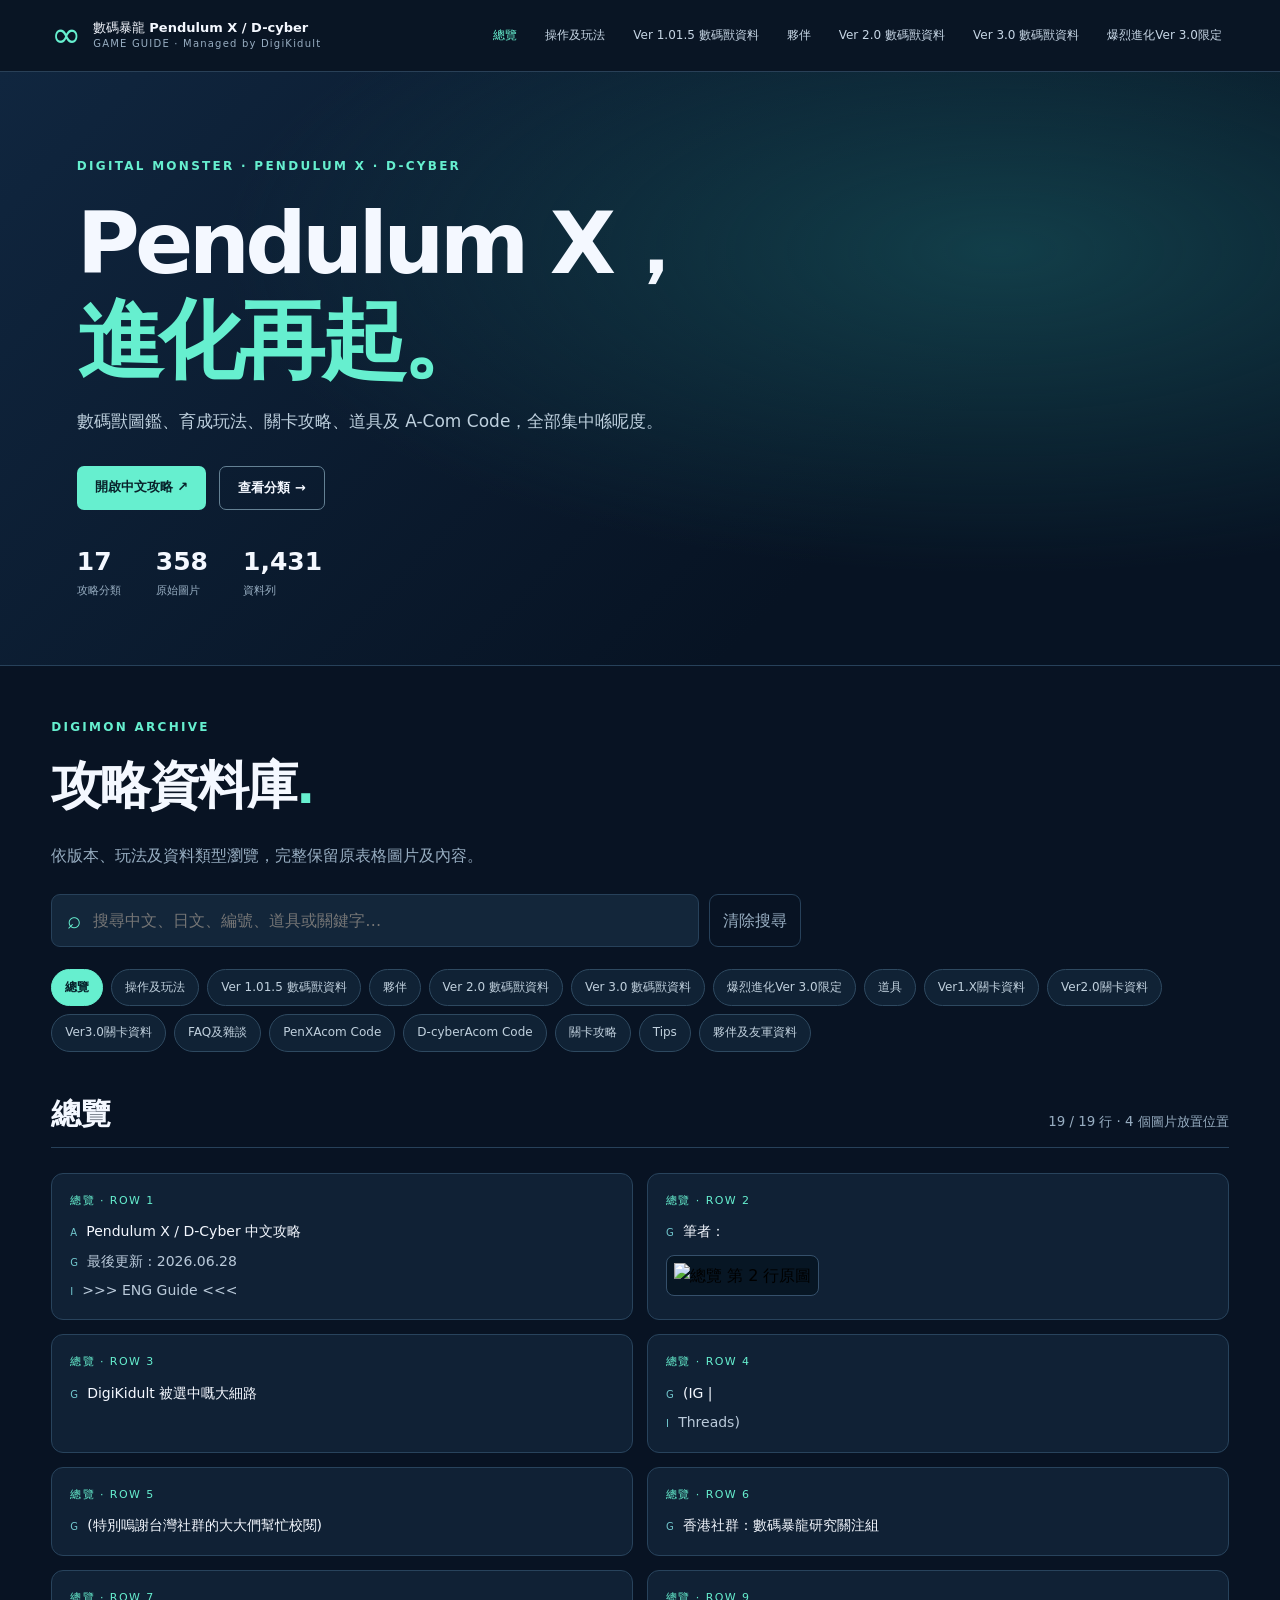
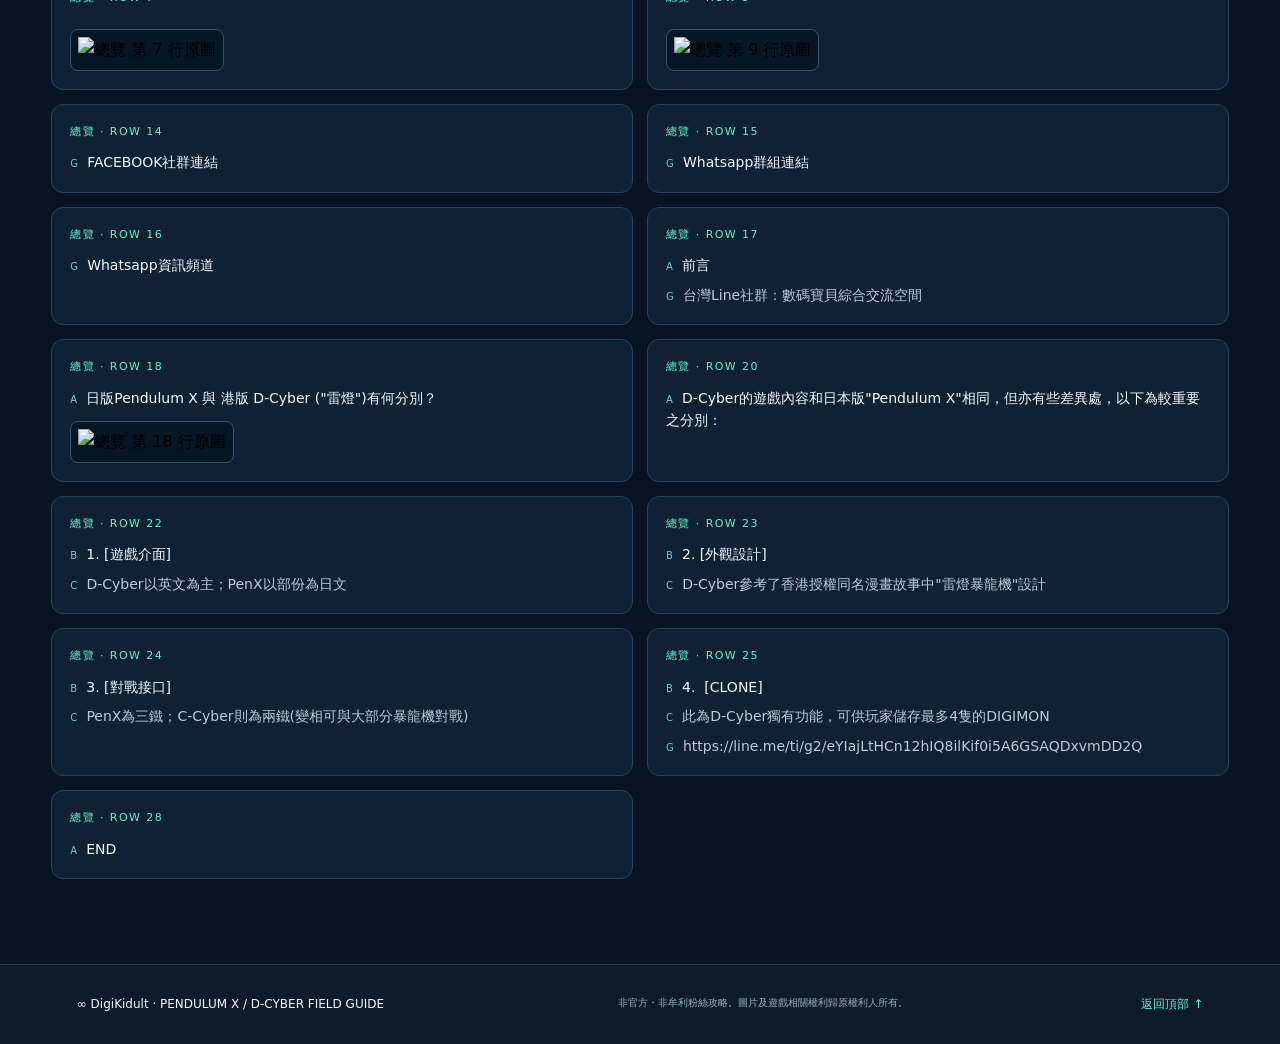
==== index.html @ cae9204b "Add files via upload" ====
<!doctype html><html lang="zh-Hant-HK"><head><meta charset="utf-8"><meta name="viewport" content="width=device-width,initial-scale=1"><meta name="theme-color" content="#0a1322"><title>Pendulum X / D-cyber 中文攻略 | DigiKidult</title><link rel="stylesheet" href="style.css"></head><body>
<a class="skip" href="#content">跳至攻略內容</a><header class="topbar"><a href="#home" class="brand"><span class="brandicon">∞</span><span>數碼暴龍 <b>Pendulum X / D-cyber</b><small>GAME GUIDE · Managed by DigiKidult</small></span></a><button class="nav-toggle" id="nav-toggle" aria-label="切換選單" aria-expanded="false">☰</button><nav id="nav"></nav></header>
<main><section class="hero" id="home"><div class="eyebrow">DIGITAL MONSTER · PENDULUM X · D-CYBER</div><h1>Pendulum X，<br><em>進化再起。</em></h1><p>數碼獸圖鑑、育成玩法、關卡攻略、道具及 A-Com Code，全部集中喺呢度。</p><div class="hero-actions"><a class="primary" href="#content">開啟中文攻略 ↗</a><a class="secondary" href="#browse">查看分類 →</a></div><div class="metrics"><div><strong id="count-sheets">17</strong><span>攻略分類</span></div><div><strong id="count-images">358</strong><span>原始圖片</span></div><div><strong id="count-rows">—</strong><span>資料列</span></div></div></section>
<section class="browser" id="browse"><div class="eyebrow">DIGIMON ARCHIVE</div><h2>攻略資料庫<span class="dot">.</span></h2><p class="sub">依版本、玩法及資料類型瀏覽，完整保留原表格圖片及內容。</p><div class="toolrow"><label class="searchwrap"><span>⌕</span><input id="search" type="search" placeholder="搜尋中文、日文、編號、道具或關鍵字…" autocomplete="off"></label><button id="reset" class="reset">清除搜尋</button></div><div class="chips" id="chips"></div></section>
<section id="content" class="content" aria-live="polite"><p>載入攻略資料中…</p></section></main><footer><span>∞ DigiKidult · PENDULUM X / D-CYBER FIELD GUIDE</span><small>非官方・非牟利粉絲攻略。圖片及遊戲相關權利歸原權利人所有。</small><a href="#home">返回頂部 ↑</a></footer><dialog id="lightbox"><button id="close-lightbox" aria-label="關閉圖片">✕</button><img id="lightbox-image" alt="攻略原圖"></dialog><script src="app.js" defer></script></body></html>
---- style.css ----
:root{--bg:#081323;--panel:#101e30;--muted:#98aec2;--fg:#f4f8ff;--accent:#66efcf;--line:#27415a;--blue:#6daeff}*{box-sizing:border-box}html{scroll-behavior:smooth}body{margin:0;background:var(--bg);color:var(--fg);font-family:system-ui,-apple-system,"Noto Sans TC","PingFang TC",sans-serif;line-height:1.6}a{color:inherit;text-decoration:none}button,input{font:inherit}button{cursor:pointer}.skip{position:absolute;left:-10000px}.skip:focus{left:10px;top:10px;z-index:100}.topbar{position:sticky;top:0;z-index:20;display:flex;align-items:center;justify-content:space-between;gap:20px;padding:12px max(4vw,20px);background:#0a1625ed;border-bottom:1px solid #294057;backdrop-filter:blur(16px)}.brand{display:flex;align-items:center;gap:12px;font-size:13px;line-height:1.3}.brandicon{font-size:36px;color:var(--accent)}.brand small{display:block;color:var(--muted);font-size:10px;letter-spacing:.12em}.topbar nav{display:flex;gap:14px;flex-wrap:wrap}.topbar nav button{border:0;background:none;color:#c6d6e5;font-size:12px;padding:7px}.topbar nav button:hover,.topbar nav button.active{color:var(--accent)}.nav-toggle{display:none;background:none;color:white;border:1px solid var(--line);border-radius:8px}.hero{min-height:480px;padding:85px max(6vw,24px) 65px;background:radial-gradient(ellipse at 78% 30%,#123e49 0,transparent 55%),linear-gradient(135deg,#10263f,#071323 70%);border-bottom:1px solid var(--line)}.eyebrow{color:var(--accent);font-size:12px;letter-spacing:.19em;font-weight:700}.hero h1{font-size:clamp(40px,7vw,86px);line-height:1.13;letter-spacing:-.055em;margin:19px 0}.hero h1 em{font-style:normal;color:var(--accent)}.hero p{max-width:630px;color:#bed0de;font-size:17px}.hero-actions{display:flex;gap:13px;margin:30px 0 32px;flex-wrap:wrap}.hero-actions a{padding:11px 18px;border-radius:7px;font-weight:700;font-size:13px}.primary{background:var(--accent);color:#09222b}.secondary{border:1px solid #648194}.metrics{display:flex;gap:35px;flex-wrap:wrap}.metrics div{display:flex;flex-direction:column}.metrics strong{font-size:25px}.metrics span{font-size:11px;color:var(--muted)}.browser,.content{max-width:1360px;margin:auto;padding:52px max(4vw,20px) 20px}.browser h2{font-size:clamp(30px,4vw,54px);letter-spacing:-.04em;margin:8px 0}.dot{color:var(--accent)}.sub{color:var(--muted)}.toolrow{display:flex;gap:10px;max-width:750px;margin-top:25px}.searchwrap{display:flex;align-items:center;gap:9px;flex:1;background:#13263a;border:1px solid var(--line);border-radius:9px;padding:0 15px}.searchwrap span{font-size:24px;color:var(--accent)}.searchwrap input{width:100%;padding:13px 3px;background:transparent;border:0;color:white;outline:none}.reset{background:none;border:1px solid var(--line);color:var(--muted);border-radius:9px;padding:0 13px}.chips{display:flex;flex-wrap:wrap;gap:8px;margin-top:22px}.chip{background:#102235;border:1px solid #2e4960;color:#c0d0dd;border-radius:30px;padding:8px 13px;font-size:12px}.chip.active{background:var(--accent);color:#07202b;border-color:var(--accent);font-weight:700}.content{padding-top:22px;padding-bottom:85px}.section-head{display:flex;justify-content:space-between;align-items:end;gap:15px;margin:0 0 25px;padding-bottom:14px;border-bottom:1px solid var(--line)}.section-head h2{font-size:30px;line-height:1.3;margin:0}.section-head small{color:var(--muted)}.entries{display:grid;grid-template-columns:repeat(auto-fill,minmax(min(100%,420px),1fr));gap:14px}.entry{background:#102135;border:1px solid #28435c;border-radius:12px;overflow:hidden;padding:18px}.entry:hover{border-color:#528b9d}.entry-id{font-size:11px;color:var(--accent);letter-spacing:.13em;margin-bottom:11px}.cells{display:grid;gap:7px}.cell{white-space:pre-wrap;overflow-wrap:anywhere;font-size:14px}.cell:not(:first-child){color:#bacada}.col{color:#73c9cf;font-size:10px;letter-spacing:.12em;margin-right:8px}.gallery{display:flex;flex-wrap:wrap;align-items:start;gap:10px;margin-top:12px}.gallery button{border:1px solid #35506b;background:#071624;border-radius:8px;padding:7px;max-width:100%;display:flex}.gallery img{max-width:100%;width:auto;height:auto;max-height:220px;object-fit:contain;image-rendering:auto}.empty{padding:40px;border:1px dashed var(--line);border-radius:12px;color:var(--muted)}footer{border-top:1px solid var(--line);background:#0d1b2b;padding:30px 6%;display:flex;justify-content:space-between;gap:16px;flex-wrap:wrap;font-size:12px}footer small{color:var(--muted)}footer a{color:var(--accent)}dialog{border:1px solid #527789;border-radius:13px;background:#071626;padding:15px;max-width:95vw;max-height:95vh}dialog::backdrop{background:#020912dc}dialog img{display:block;max-width:88vw;max-height:83vh;object-fit:contain}dialog button{display:block;margin-left:auto;background:#233c50;color:#fff;border:0;border-radius:5px;padding:5px 10px;margin-bottom:8px}@media(max-width:800px){.nav-toggle{display:block;padding:5px 10px}.topbar nav{display:none;position:absolute;top:100%;left:0;right:0;padding:13px 20px;background:#0a1625;border-bottom:1px solid var(--line);max-height:60vh;overflow:auto}.topbar nav.open{display:flex}.hero{min-height:430px;padding-top:60px}.metrics{gap:24px}.section-head{align-items:start;flex-direction:column}}
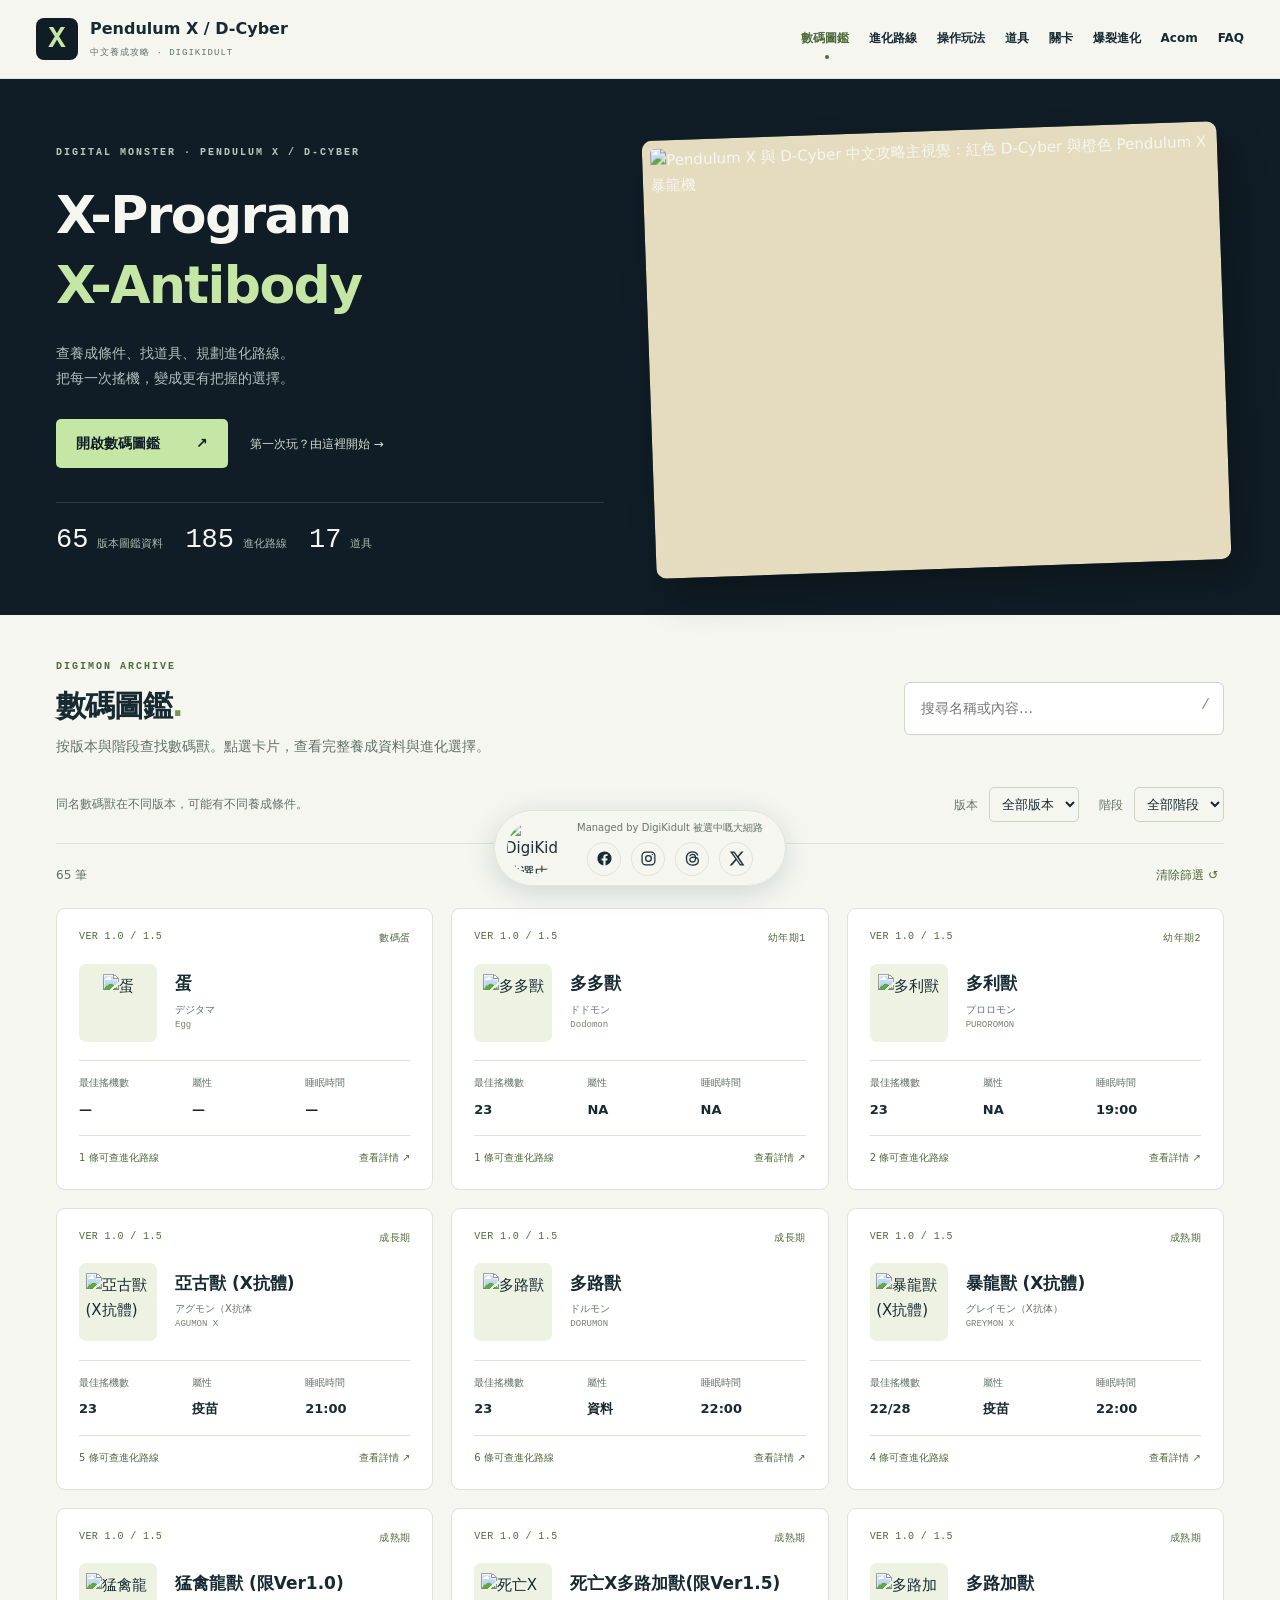
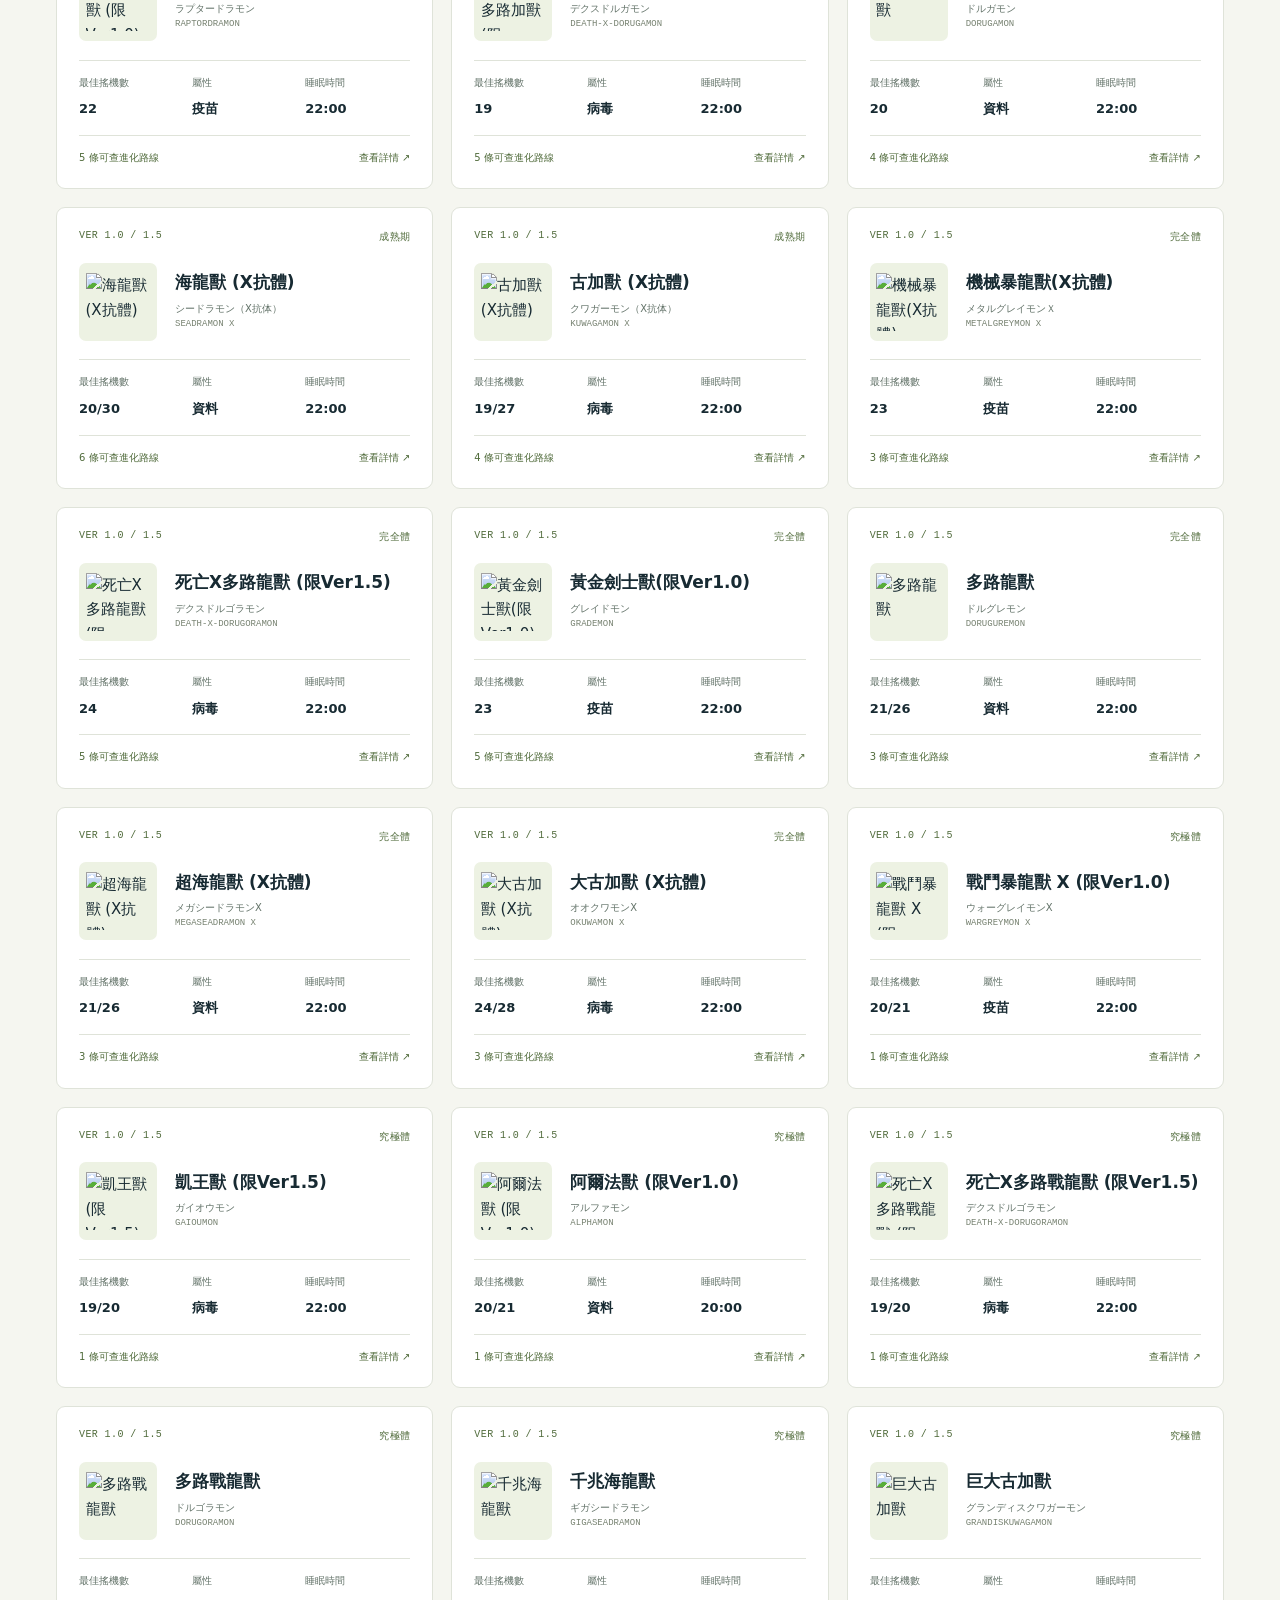
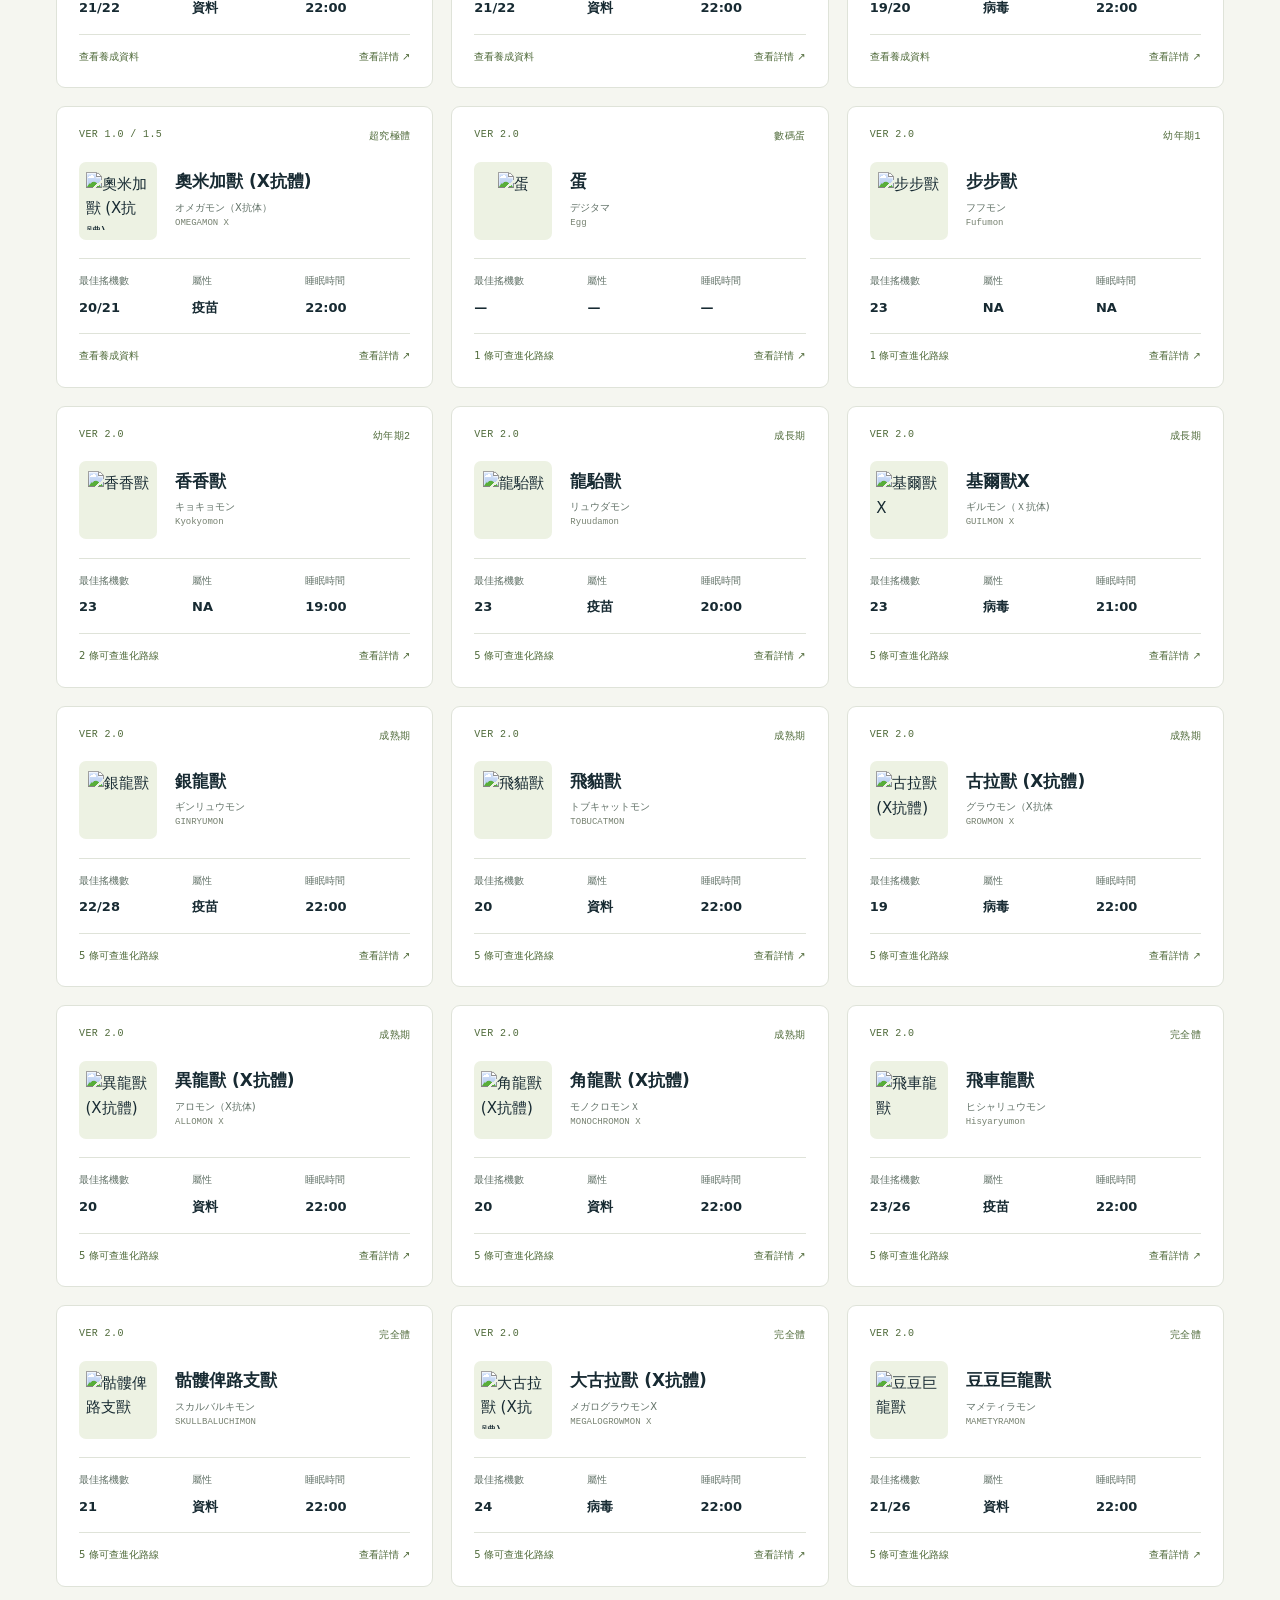
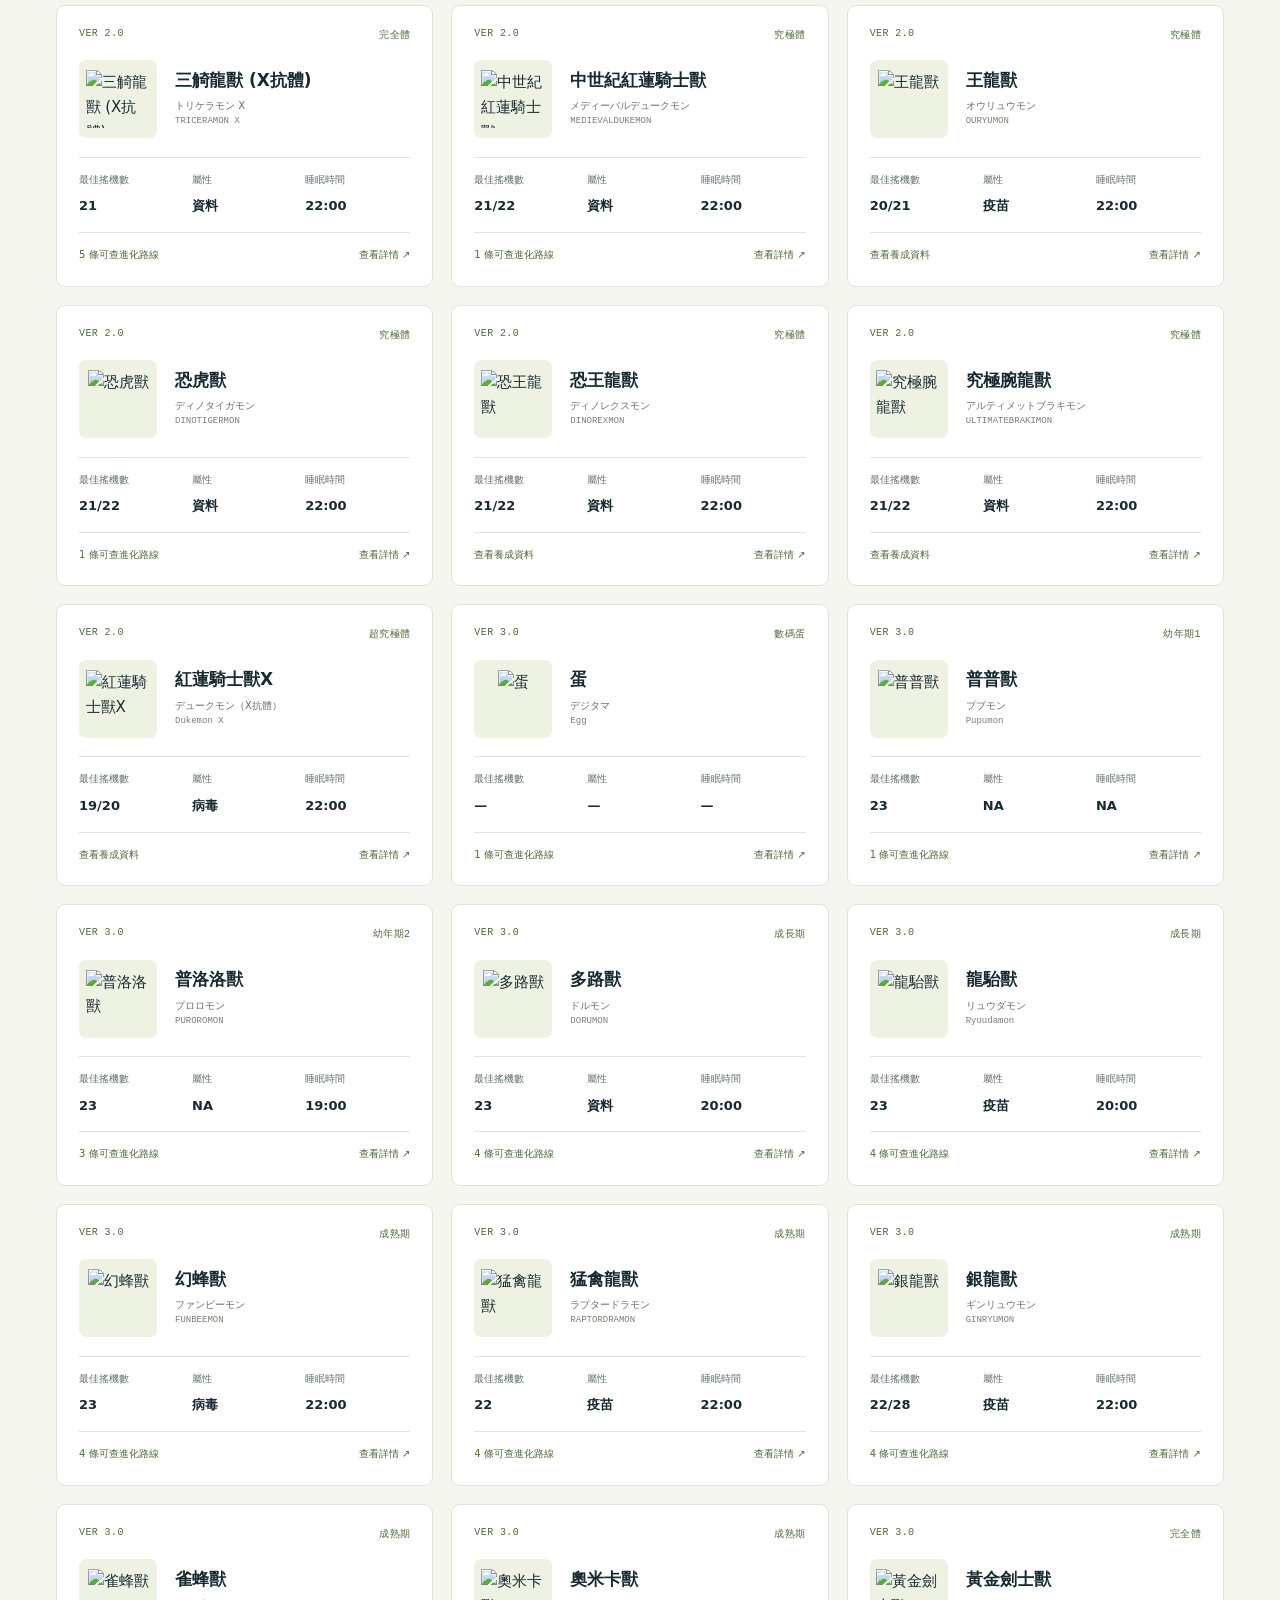
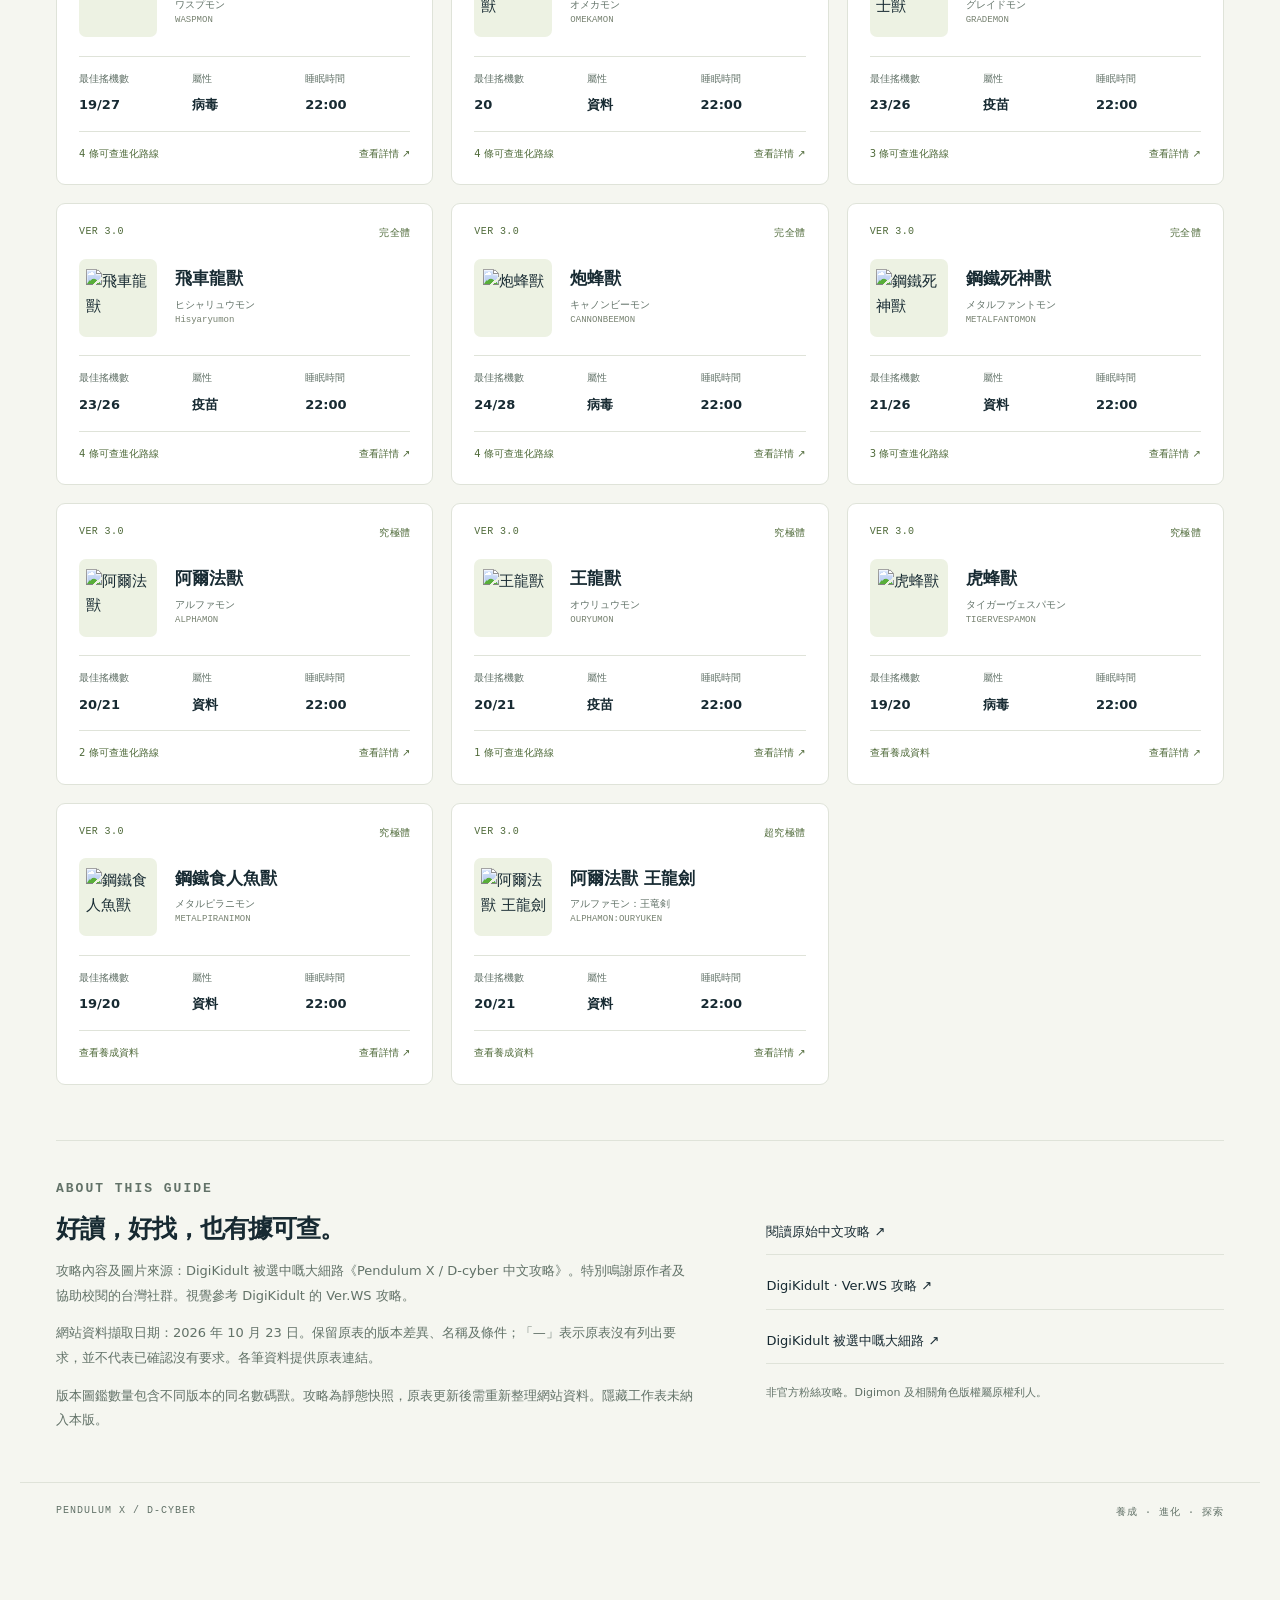
==== commit 71845ab3: "Add files via upload" ====
--- a/index.html
+++ b/index.html
@@ -1,5 +1,9 @@
-<!doctype html><html lang="zh-Hant-HK"><head><meta charset="utf-8"><meta name="viewport" content="width=device-width,initial-scale=1"><meta name="theme-color" content="#0a1322"><title>Pendulum X / D-cyber 中文攻略 | DigiKidult</title><link rel="stylesheet" href="style.css"></head><body>
-<a class="skip" href="#content">跳至攻略內容</a><header class="topbar"><a href="#home" class="brand"><span class="brandicon">∞</span><span>數碼暴龍 <b>Pendulum X / D-cyber</b><small>GAME GUIDE · Managed by DigiKidult</small></span></a><button class="nav-toggle" id="nav-toggle" aria-label="切換選單" aria-expanded="false">☰</button><nav id="nav"></nav></header>
-<main><section class="hero" id="home"><div class="eyebrow">DIGITAL MONSTER · PENDULUM X · D-CYBER</div><h1>Pendulum X，<br><em>進化再起。</em></h1><p>數碼獸圖鑑、育成玩法、關卡攻略、道具及 A-Com Code，全部集中喺呢度。</p><div class="hero-actions"><a class="primary" href="#content">開啟中文攻略 ↗</a><a class="secondary" href="#browse">查看分類 →</a></div><div class="metrics"><div><strong id="count-sheets">17</strong><span>攻略分類</span></div><div><strong id="count-images">358</strong><span>原始圖片</span></div><div><strong id="count-rows">—</strong><span>資料列</span></div></div></section>
-<section class="browser" id="browse"><div class="eyebrow">DIGIMON ARCHIVE</div><h2>攻略資料庫<span class="dot">.</span></h2><p class="sub">依版本、玩法及資料類型瀏覽，完整保留原表格圖片及內容。</p><div class="toolrow"><label class="searchwrap"><span>⌕</span><input id="search" type="search" placeholder="搜尋中文、日文、編號、道具或關鍵字…" autocomplete="off"></label><button id="reset" class="reset">清除搜尋</button></div><div class="chips" id="chips"></div></section>
-<section id="content" class="content" aria-live="polite"><p>載入攻略資料中…</p></section></main><footer><span>∞ DigiKidult · PENDULUM X / D-CYBER FIELD GUIDE</span><small>非官方・非牟利粉絲攻略。圖片及遊戲相關權利歸原權利人所有。</small><a href="#home">返回頂部 ↑</a></footer><dialog id="lightbox"><button id="close-lightbox" aria-label="關閉圖片">✕</button><img id="lightbox-image" alt="攻略原圖"></dialog><script src="app.js" defer></script></body></html>
+<!doctype html><html lang="zh-Hant"><head><meta charset="utf-8"><meta name="viewport" content="width=device-width,initial-scale=1"><meta name="theme-color" content="#101d26"><meta name="description" content="Pendulum X 與 D-Cyber 繁體中文攻略：數碼獸圖鑑、進化條件、養成玩法、道具、關卡掉落、爆裂進化及 Acom 代碼。"><title>Pendulum X / D-Cyber · 中文養成攻略</title><link rel="icon" href="icon.svg" type="image/svg+xml"><link rel="stylesheet" href="base.css"><link rel="stylesheet" href="style.css"><script defer src="data.js"></script><script defer src="app.js"></script></head><body>
+<a class="skip" href="#catalog">跳至攻略內容</a><header><div class="shell header"><a class="brand" href="#/dex"><span class="mark">X</span><span>Pendulum X / D-Cyber<small>中文養成攻略 · DIGIKIDULT</small></span></a><nav aria-label="主要導覽"><a href="#/dex" data-nav="dex">數碼圖鑑</a><a href="#/evolution" data-nav="evolution">進化路線</a><a href="#/play" data-nav="play">操作玩法</a><a href="#/items" data-nav="items">道具</a><a href="#/stages" data-nav="stages">關卡</a><a href="#/blast" data-nav="blast">爆裂進化</a><a href="#/codes" data-nav="codes">Acom</a><a href="#/faq" data-nav="faq">FAQ</a></nav></div></header>
+<section class="hero" id="hero"><div class="shell hero-inner"><div><p class="eyebrow">DIGITAL MONSTER · PENDULUM X / D-CYBER</p><h1>X-Program<br><span>X-Antibody</span></h1><p class="intro">查養成條件、找道具、規劃進化路線。<br>把每一次搖機，變成更有把握的選擇。</p><a class="primary" href="#catalog">開啟數碼圖鑑 <span>↗</span></a><a class="hero-secondary" href="#/play">第一次玩？由這裡開始 →</a><div class="stats"><div><b id="mon-count">65</b><span>版本圖鑑資料</span></div><div><b id="route-count">185</b><span>進化路線</span></div><div><b>17</b><span>道具</span></div></div></div><figure class="key-visual"><img src="assets/key-visual.png" alt="Pendulum X 與 D-Cyber 中文攻略主視覺：紅色 D-Cyber 與橙色 Pendulum X 暴龍機" width="948" height="716"></figure></div></section>
+<main class="shell"><section id="catalog"><div class="section-heading"><div><p class="eyebrow" id="kicker">DIGIMON ARCHIVE</p><h2 id="heading">數碼圖鑑<span>.</span></h2><p id="description">選擇版本與成長階段，找到你的下一位夥伴。</p></div><label class="search"><span class="sr-only">搜尋目前攻略分類</span><input id="search" type="search" placeholder="搜尋名稱或內容…" autocomplete="off"><kbd>/</kbd></label></div><div id="filters" class="toolbar"></div><div class="results-bar"><p id="count" role="status" aria-live="polite"></p><button id="reset" class="text-button">清除篩選 ↺</button></div><div id="view"></div><div id="empty" hidden><h3>找不到符合的資料</h3><p>試試其他名稱、版本，或清除篩選。</p></div></section>
+<section class="about" id="sources"><div><p class="eyebrow">ABOUT THIS GUIDE</p><h2>好讀，好找，也有據可查。</h2><p>攻略內容及圖片來源：DigiKidult 被選中嘅大細路《Pendulum X / D-cyber 中文攻略》。特別鳴謝原作者及協助校閱的台灣社群。視覺參考 DigiKidult 的 Ver.WS 攻略。</p><p>網站資料擷取日期：2026 年 10 月 23 日。保留原表的版本差異、名稱及條件；「—」表示原表沒有列出要求，並不代表已確認沒有要求。各筆資料提供原表連結。</p><p>版本圖鑑數量包含不同版本的同名數碼獸。攻略為靜態快照，原表更新後需重新整理網站資料。隱藏工作表未納入本版。</p></div><div class="source-links"><a href="https://docs.google.com/spreadsheets/d/1ZIi86TmiiuklyCQPPm7tKIGlHsTN4kSi0gG0JSve-PY/edit" target="_blank" rel="noopener">閱讀原始中文攻略 ↗</a><a href="https://digikidult.github.io/Digimon-VER-WS/" target="_blank" rel="noopener">DigiKidult · Ver.WS 攻略 ↗</a><a href="https://www.facebook.com/DigiKidult/" target="_blank" rel="noopener">DigiKidult 被選中嘅大細路 ↗</a><span>非官方粉絲攻略。Digimon 及相關角色版權屬原權利人。</span></div></section></main>
+<footer class="shell">PENDULUM X / D-CYBER <span>養成 · 進化 · 探索</span></footer><dialog id="detail" aria-labelledby="detail-title"><button class="close" aria-label="關閉詳細資料">×</button><div id="detail-body"></div></dialog><div id="toast" role="status" aria-live="polite"></div><noscript><p class="shell">請啟用 JavaScript 以瀏覽攻略，或使用上方原始攻略連結。</p></noscript><div class="bottom-social-banner" role="complementary" aria-label="關注 DigiKidult"><img class="digikidult-logo" src="assets/digikidult-logo.png" alt="DigiKidult 被選中嘅大細路" width="52" height="52"><div class="social-credit-group"><p class="social-credit">Managed by DigiKidult 被選中嘅大細路</p><div class="social-links" role="group" aria-label="DigiKidult 社交平台"><a href="https://www.facebook.com/digikidult" target="_blank" rel="noopener noreferrer" aria-label="DigiKidult 的 Facebook（在新分頁開啟）" title="Facebook · @digikidult"><svg viewBox="0 0 24 24" width="20" height="20" aria-hidden="true"><path fill="currentColor" d="M22 12a10 10 0 1 0-11.56 9.88v-6.99H7.9V12h2.54V9.8c0-2.5 1.49-3.89 3.77-3.89 1.09 0 2.23.2 2.23.2v2.45h-1.26c-1.24 0-1.63.77-1.63 1.56V12h2.78l-.44 2.89h-2.34v6.99A10 10 0 0 0 22 12Z"/></svg></a><a href="https://www.instagram.com/digikidult/" target="_blank" rel="noopener noreferrer" aria-label="DigiKidult 的 Instagram（在新分頁開啟）" title="Instagram · @digikidult"><svg viewBox="0 0 24 24" width="20" height="20" aria-hidden="true"><g fill="none" stroke="currentColor" stroke-width="1.8"><rect x="3" y="3" width="18" height="18" rx="5"/><circle cx="12" cy="12" r="4"/></g><circle cx="17.5" cy="6.5" r="1" fill="currentColor"/></svg></a><a href="https://www.threads.net/@digikidult" target="_blank" rel="noopener noreferrer" aria-label="DigiKidult 的 Threads（在新分頁開啟）" title="Threads · @digikidult"><svg viewBox="0 0 24 24" width="20" height="20" aria-hidden="true"><path fill="none" stroke="currentColor" stroke-width="1.8" stroke-linecap="round" stroke-linejoin="round" d="M19.3 7.2C18.1 3.9 15.9 2.5 12.4 2.5 6.3 2.5 3.5 6.1 3.5 12s3.1 9.5 8.7 9.5c5.1 0 8.1-2.7 8.1-6.3 0-3.1-2.8-5-6.8-5-3.3 0-5.2 1.5-5.2 3.6 0 1.9 1.6 3.1 3.7 3.1 3.2 0 4.4-2.3 4.4-5.7 0-3.1-1.4-4.9-4.2-4.9-1.7 0-3 .7-3.8 1.9"/></svg></a><a href="https://x.com/digikidult" target="_blank" rel="noopener noreferrer" aria-label="DigiKidult 的 X（在新分頁開啟）" title="X · @digikidult"><svg viewBox="0 0 24 24" width="20" height="20" aria-hidden="true"><path fill="currentColor" d="M18.9 2H22l-6.8 7.8L23.2 22h-6.3L12 14.6 5.5 22H2.3l8.2-9.4L2.8 2h6.5l4.5 6.6L18.9 2Zm-1.1 18h1.7L8.3 3.9H6.5L17.8 20Z"/></svg></a></div></div></div></body></html>
+
+
+
--- a/base.css
+++ b/base.css
@@ -0,0 +1 @@
+:root{--ink:#172a32;--muted:#627268;--paper:#f5f6f0;--line:#dfe3d9;--accent:#c5e6a4;--dark:#101d26;--green:#506b3b}*{box-sizing:border-box}html{scroll-behavior:smooth;scroll-padding-top:100px}body{margin:0;background:var(--paper);color:var(--ink);font:16px/1.65 system-ui,-apple-system,BlinkMacSystemFont,"Segoe UI",sans-serif}a{color:inherit;text-decoration:none}button,input,select{font:inherit}button,a,select{touch-action:manipulation}button{cursor:pointer}a:focus-visible,button:focus-visible,input:focus-visible,select:focus-visible,summary:focus-visible{outline:3px solid #7e9d5c;outline-offset:4px}.shell{max-width:1240px;margin:auto;padding-left:36px;padding-right:36px}.sr-only{position:absolute;width:1px;height:1px;overflow:hidden;clip:rect(0,0,0,0)}.skip{position:fixed;top:-100px;background:var(--accent);z-index:100;padding:12px}.skip:focus{top:10px}header{position:sticky;top:0;z-index:10;background:#f5f6f0f5;border-bottom:1px solid var(--line);backdrop-filter:blur(12px)}.header{display:flex;align-items:center;justify-content:space-between;gap:24px;padding-top:20px;padding-bottom:20px}.brand{display:flex;align-items:center;gap:12px;font-weight:750;font-size:18px;line-height:1.3}.brand small{display:block;font:10px monospace;letter-spacing:1.4px;margin-top:6px;color:var(--muted)}.mark{background:var(--dark);color:var(--accent);width:42px;height:42px;border-radius:8px;display:grid;place-items:center;font:900 29px monospace}nav{display:flex;gap:28px;font-size:13px;font-weight:600}nav a:hover{color:var(--green)}.hero{background:var(--dark);color:#f5f6f0;background-image:radial-gradient(#71818a40 .7px,transparent .7px);background-size:22px 22px}.hero-inner{padding-top:65px;padding-bottom:54px;display:grid;grid-template-columns:1.3fr 1fr;gap:70px;align-items:center}.eyebrow{font:600 10px/1.5 monospace;letter-spacing:2px;color:var(--green);margin:0 0 12px}.hero .eyebrow{color:#bdcabb}h1{font-size:clamp(36px,4.5vw,57px);line-height:1.16;letter-spacing:-2px;margin:20px 0}h1 span{color:var(--accent)}.intro{color:#afbfbd;margin-bottom:28px;line-height:1.8}.primary{display:inline-flex;gap:36px;background:var(--accent);color:var(--dark);padding:13px 20px;border-radius:5px;font-size:14px;font-weight:700}.stats{display:flex;gap:30px;margin-top:34px;border-top:1px solid #ffffff20;padding-top:22px}.stats div{display:flex;gap:9px;align-items:baseline}.stats b{font:27px monospace}.stats span{font-size:11px;color:#a8b7b0}.hero-panel{border:1px solid #c5e6a42b;border-radius:12px;background:#182a30;padding:24px;transform:rotate(-3deg);box-shadow:15px 22px 0 #0002}.panel-label{font:10px monospace;color:#bdd3ab;letter-spacing:1px;display:flex;justify-content:space-between}.sprite-pair{display:flex;align-items:center;justify-content:space-around;gap:10px;margin:30px 0}.sprite-pair div{display:grid;justify-items:center;gap:16px}.sprite-pair img{height:84px;max-width:100px;image-rendering:pixelated;object-fit:contain}.sprite-pair span{font:8px monospace;letter-spacing:1px;color:#b5c4bb}.sprite-pair b{font:24px monospace;color:var(--accent)}.signal{border-top:1px solid #ffffff18;padding-top:18px;text-align:center;font:20px monospace;color:var(--accent)}.signal span{color:#6e8f73}.hero-panel p{font-size:12px;color:#a4b5b0;text-align:center;margin-bottom:0}.how{padding:38px 0;border-bottom:1px solid var(--line)}.steps{display:grid;grid-template-columns:repeat(3,1fr);gap:36px}.steps b{font-size:14px}.steps p{color:var(--muted);font-size:13px;margin-bottom:0}#catalog{padding-top:48px}.section-heading{display:flex;justify-content:space-between;align-items:center;gap:25px;margin-bottom:28px}h2{font-size:30px;letter-spacing:-1px;line-height:1.3;margin:0 0 10px}h2 span{color:#779851}.section-heading p:not(.eyebrow){color:var(--muted);font-size:14px;margin:0}.search{position:relative}.search input{width:320px;padding:14px 40px 14px 16px;border:1px solid #ccd4c4;border-radius:6px;background:#fff;font-size:14px}.search kbd{position:absolute;right:14px;top:12px;color:#87957f}.toolbar{display:flex;justify-content:space-between;gap:20px;border-bottom:1px solid var(--line);padding-bottom:20px}.toolbar fieldset{margin:0;padding:4px;border:1px solid var(--line);border-radius:7px;display:flex;background:#e9ede2}.toolbar button{border:0;border-radius:4px;padding:8px 18px;background:transparent;color:var(--muted);font-size:14px;font-weight:650}.toolbar button[aria-pressed=true]{background:var(--dark);color:var(--accent)}.selects{display:flex;gap:20px;align-items:center}.selects label{font-size:12px;color:var(--muted)}select{margin-left:7px;border:1px solid #ccd4c4;padding:8px;background:transparent;border-radius:5px;color:var(--ink);font-size:13px}.results-bar{display:flex;justify-content:space-between;align-items:center;font-size:12px;color:var(--muted);margin:10px 0}.text-button{border:0;background:none;color:var(--green);font-size:12px}.grid{display:grid;grid-template-columns:repeat(3,minmax(0,1fr));gap:18px}.card{background:#fff;border:1px solid var(--line);border-radius:9px;padding:22px;display:flex;flex-direction:column;min-width:0;box-shadow:0 3px 12px #172a3203}.card-top{display:flex;gap:16px;align-items:center;margin:16px 0 20px;min-height:70px}.sprite{display:grid;place-items:center;flex:0 0 70px;height:70px;background:#edf2e3;border-radius:7px}.sprite img{height:53px;max-width:60px;object-fit:contain;image-rendering:pixelated}.card h3{font-size:16px;line-height:1.4;margin:0;overflow-wrap:anywhere}.badges{display:flex;justify-content:space-between;gap:8px;font:10px monospace;letter-spacing:.4px;color:var(--green)}.tested{color:#49653b}.route{border-top:1px solid var(--line);padding:15px 0 10px;margin:0;font-size:14px;white-space:pre-line;overflow-wrap:anywhere}.route b{display:block;color:var(--muted);font-size:10px;letter-spacing:1px;margin-bottom:5px;text-transform:uppercase}.result{color:var(--green);font-weight:700;margin-top:10px}.codes{margin-top:auto;padding-top:20px}.code-row{display:flex;gap:8px;align-items:center;margin-top:6px;padding:10px;background:#f2f5eb;border:1px solid #e2e8d9;border-radius:5px}.code-row code{font:bold 12px/1.6 monospace;overflow-wrap:anywhere;flex:1;user-select:all}.copy{background:white;border:1px solid #d6dfcc;border-radius:4px;padding:5px 7px;font-size:11px}.card details{margin-top:16px;color:var(--muted);font-size:12px}.card details p{white-space:pre-line}.card-foot{margin-top:14px;display:flex;justify-content:space-between;font-size:10px;color:var(--muted)}.card-foot a{text-decoration:underline;text-underline-offset:3px}.about{margin-top:55px;padding:36px 0;display:grid;grid-template-columns:1.4fr 1fr;gap:70px;border-top:1px solid var(--line)}.about h2{font-size:25px}.about p{font-size:13px;color:var(--muted)}.source-links{display:flex;flex-direction:column;gap:20px;justify-content:center;font-size:13px}.source-links a{border-bottom:1px solid var(--line);padding-bottom:12px}.source-links span{font-size:11px;color:var(--muted)}footer{display:flex;justify-content:space-between;border-top:1px solid var(--line);padding-top:22px;padding-bottom:30px;font:10px monospace;letter-spacing:1px;color:var(--muted)}#toast{position:fixed;bottom:22px;left:50%;transform:translateX(-50%);background:var(--dark);color:white;padding:12px 22px;border-radius:6px;box-shadow:0 5px 20px #0002}#toast:empty{display:none}#empty{text-align:center;padding:45px;color:var(--muted)}@media(min-width:1450px){.shell{max-width:1320px}}@media(max-width:1000px){.grid{grid-template-columns:repeat(2,minmax(0,1fr))}.hero-inner{gap:35px}.stats{gap:20px}.section-heading{align-items:flex-start}.search input{width:270px}.selects{gap:10px}.selects label{display:flex;align-items:center}}@media(max-width:700px){.shell{padding-left:20px;padding-right:20px}.header{flex-wrap:wrap;padding-top:14px;padding-bottom:14px;gap:15px}.brand{font-size:16px}nav{width:100%;justify-content:space-between;font-size:12px;gap:10px}.hero-inner{grid-template-columns:1fr;padding-top:38px;padding-bottom:35px;gap:35px}h1{font-size:40px}.hero-panel{transform:none;max-width:430px;width:100%;justify-self:center}.sprite-pair{margin:22px 0}.sprite-pair img{height:65px}.steps{grid-template-columns:1fr;gap:18px}.steps p{margin-top:5px}.section-heading{flex-direction:column}.search,.search input{width:100%}.toolbar{flex-direction:column}.toolbar fieldset{align-self:flex-start}.selects{justify-content:space-between;flex-wrap:wrap}.grid{grid-template-columns:1fr}.about{grid-template-columns:1fr;gap:20px}h2{font-size:27px}.stats{gap:20px}.stats span{font-size:10px}footer{gap:20px;line-height:1.8}.desktop{display:none}}@media(prefers-reduced-motion:reduce){html{scroll-behavior:auto}}
--- a/style.css
+++ b/style.css
@@ -1 +1,7 @@
-:root{--bg:#081323;--panel:#101e30;--muted:#98aec2;--fg:#f4f8ff;--accent:#66efcf;--line:#27415a;--blue:#6daeff}*{box-sizing:border-box}html{scroll-behavior:smooth}body{margin:0;background:var(--bg);color:var(--fg);font-family:system-ui,-apple-system,"Noto Sans TC","PingFang TC",sans-serif;line-height:1.6}a{color:inherit;text-decoration:none}button,input{font:inherit}button{cursor:pointer}.skip{position:absolute;left:-10000px}.skip:focus{left:10px;top:10px;z-index:100}.topbar{position:sticky;top:0;z-index:20;display:flex;align-items:center;justify-content:space-between;gap:20px;padding:12px max(4vw,20px);background:#0a1625ed;border-bottom:1px solid #294057;backdrop-filter:blur(16px)}.brand{display:flex;align-items:center;gap:12px;font-size:13px;line-height:1.3}.brandicon{font-size:36px;color:var(--accent)}.brand small{display:block;color:var(--muted);font-size:10px;letter-spacing:.12em}.topbar nav{display:flex;gap:14px;flex-wrap:wrap}.topbar nav button{border:0;background:none;color:#c6d6e5;font-size:12px;padding:7px}.topbar nav button:hover,.topbar nav button.active{color:var(--accent)}.nav-toggle{display:none;background:none;color:white;border:1px solid var(--line);border-radius:8px}.hero{min-height:480px;padding:85px max(6vw,24px) 65px;background:radial-gradient(ellipse at 78% 30%,#123e49 0,transparent 55%),linear-gradient(135deg,#10263f,#071323 70%);border-bottom:1px solid var(--line)}.eyebrow{color:var(--accent);font-size:12px;letter-spacing:.19em;font-weight:700}.hero h1{font-size:clamp(40px,7vw,86px);line-height:1.13;letter-spacing:-.055em;margin:19px 0}.hero h1 em{font-style:normal;color:var(--accent)}.hero p{max-width:630px;color:#bed0de;font-size:17px}.hero-actions{display:flex;gap:13px;margin:30px 0 32px;flex-wrap:wrap}.hero-actions a{padding:11px 18px;border-radius:7px;font-weight:700;font-size:13px}.primary{background:var(--accent);color:#09222b}.secondary{border:1px solid #648194}.metrics{display:flex;gap:35px;flex-wrap:wrap}.metrics div{display:flex;flex-direction:column}.metrics strong{font-size:25px}.metrics span{font-size:11px;color:var(--muted)}.browser,.content{max-width:1360px;margin:auto;padding:52px max(4vw,20px) 20px}.browser h2{font-size:clamp(30px,4vw,54px);letter-spacing:-.04em;margin:8px 0}.dot{color:var(--accent)}.sub{color:var(--muted)}.toolrow{display:flex;gap:10px;max-width:750px;margin-top:25px}.searchwrap{display:flex;align-items:center;gap:9px;flex:1;background:#13263a;border:1px solid var(--line);border-radius:9px;padding:0 15px}.searchwrap span{font-size:24px;color:var(--accent)}.searchwrap input{width:100%;padding:13px 3px;background:transparent;border:0;color:white;outline:none}.reset{background:none;border:1px solid var(--line);color:var(--muted);border-radius:9px;padding:0 13px}.chips{display:flex;flex-wrap:wrap;gap:8px;margin-top:22px}.chip{background:#102235;border:1px solid #2e4960;color:#c0d0dd;border-radius:30px;padding:8px 13px;font-size:12px}.chip.active{background:var(--accent);color:#07202b;border-color:var(--accent);font-weight:700}.content{padding-top:22px;padding-bottom:85px}.section-head{display:flex;justify-content:space-between;align-items:end;gap:15px;margin:0 0 25px;padding-bottom:14px;border-bottom:1px solid var(--line)}.section-head h2{font-size:30px;line-height:1.3;margin:0}.section-head small{color:var(--muted)}.entries{display:grid;grid-template-columns:repeat(auto-fill,minmax(min(100%,420px),1fr));gap:14px}.entry{background:#102135;border:1px solid #28435c;border-radius:12px;overflow:hidden;padding:18px}.entry:hover{border-color:#528b9d}.entry-id{font-size:11px;color:var(--accent);letter-spacing:.13em;margin-bottom:11px}.cells{display:grid;gap:7px}.cell{white-space:pre-wrap;overflow-wrap:anywhere;font-size:14px}.cell:not(:first-child){color:#bacada}.col{color:#73c9cf;font-size:10px;letter-spacing:.12em;margin-right:8px}.gallery{display:flex;flex-wrap:wrap;align-items:start;gap:10px;margin-top:12px}.gallery button{border:1px solid #35506b;background:#071624;border-radius:8px;padding:7px;max-width:100%;display:flex}.gallery img{max-width:100%;width:auto;height:auto;max-height:220px;object-fit:contain;image-rendering:auto}.empty{padding:40px;border:1px dashed var(--line);border-radius:12px;color:var(--muted)}footer{border-top:1px solid var(--line);background:#0d1b2b;padding:30px 6%;display:flex;justify-content:space-between;gap:16px;flex-wrap:wrap;font-size:12px}footer small{color:var(--muted)}footer a{color:var(--accent)}dialog{border:1px solid #527789;border-radius:13px;background:#071626;padding:15px;max-width:95vw;max-height:95vh}dialog::backdrop{background:#020912dc}dialog img{display:block;max-width:88vw;max-height:83vh;object-fit:contain}dialog button{display:block;margin-left:auto;background:#233c50;color:#fff;border:0;border-radius:5px;padding:5px 10px;margin-bottom:8px}@media(max-width:800px){.nav-toggle{display:block;padding:5px 10px}.topbar nav{display:none;position:absolute;top:100%;left:0;right:0;padding:13px 20px;background:#0a1625;border-bottom:1px solid var(--line);max-height:60vh;overflow:auto}.topbar nav.open{display:flex}.hero{min-height:430px;padding-top:60px}.metrics{gap:24px}.section-head{align-items:start;flex-direction:column}}
+body{font-size:15px;font-family:system-ui,-apple-system,"Segoe UI","Microsoft JhengHei",sans-serif}header .shell{max-width:1440px}.header{gap:24px;padding-top:18px;padding-bottom:18px}.brand{font-size:16px;white-space:nowrap}.brand small{font-size:9px;letter-spacing:1px}nav{gap:20px;font-size:12px;white-space:nowrap}nav a[aria-current=page]{color:var(--green);position:relative}nav a[aria-current=page]:after{content:'';position:absolute;bottom:-10px;left:50%;height:4px;width:4px;background:var(--green);border-radius:50%}.hero-inner{grid-template-columns:1.1fr 1fr;gap:45px;padding-top:52px;padding-bottom:46px}h1{font-size:clamp(34px,4.1vw,52px);line-height:1.35;letter-spacing:-1.6px}.hero-secondary{display:inline-block;margin-left:22px;font-size:12px;color:#d2dccf}.intro{font-size:14px}.device-gallery{height:360px;position:relative;isolation:isolate}.device-gallery:before{content:'';position:absolute;width:300px;height:300px;border:1px dashed #c5e6a435;border-radius:50%;inset:20px 0 0 20px;z-index:-1}.device-main{position:absolute;left:20px;top:15px;transform:rotate(-8deg);width:250px;text-align:center}.device-main img{display:block;width:100%;height:280px;object-fit:contain;filter:drop-shadow(14px 16px 12px #0005)}.device-main .eyebrow{color:#b9d4a4}.device-mini{position:absolute;right:0;bottom:30px;width:190px;text-align:center;transform:rotate(8deg);background:#1a2c32d9;border:1px solid #c5e6a430;padding:14px;border-radius:12px}.device-mini img{display:block;width:100%;height:175px;object-fit:contain}.device-mini span,.gallery-caption{font:9px monospace;letter-spacing:1px;color:#b9c9b6}.gallery-caption{position:absolute;bottom:0;left:35px}#catalog{padding-top:44px}.filter-tip{font-size:12px;color:var(--muted);align-self:center;margin:0}.toolbar{align-items:center;min-height:58px}.selects{flex-shrink:0}.note{padding:15px 20px;border-left:3px solid #8ca66e;background:#eaf0e2;font-size:13px;color:#4c6045;line-height:1.9;border-radius:0 5px 5px 0;margin-bottom:24px}.monster-card{border:1px solid var(--line);background:white;border-radius:9px;padding:22px;text-align:left;color:var(--ink);width:100%;transition:transform .15s,box-shadow .15s}.monster-card:hover{transform:translateY(-3px);box-shadow:0 8px 25px #172a3210;border-color:#a8bb94}.monster-main{display:flex;gap:18px;align-items:center;min-height:115px}.monster-main .sprite{width:78px;height:78px;flex:0 0 78px}.monster-main .sprite img{height:58px;max-width:65px}.monster-main h3{font-size:17px;margin:0 0 5px;line-height:1.5}.monster-main p{margin:2px 0;line-height:1.5}.jp{font-size:10px;color:var(--muted)}.en{font:9px monospace;color:#778271;overflow-wrap:anywhere}.mini-facts{display:grid;grid-template-columns:1fr 1fr 1fr;gap:8px;padding:14px 0;border-top:1px solid var(--line);border-bottom:1px solid var(--line)}.mini-facts span{display:block;font-size:10px;color:var(--muted);margin-bottom:5px}.mini-facts b{font-size:13px;font-weight:600}.monster-bottom{display:flex;justify-content:space-between;font-size:10px;color:var(--green);margin-top:14px}.route-grid{display:grid;grid-template-columns:repeat(2,minmax(0,1fr));gap:20px}.route-card{padding:24px;border:1px solid var(--line);border-radius:9px;background:#fff;min-width:0;display:flex;flex-direction:column}.evo-flow{display:grid;grid-template-columns:1fr 25px 1fr;align-items:center;gap:12px;padding:24px 0;border-bottom:1px solid var(--line);margin-bottom:10px}.evo-flow>div{display:flex;align-items:center;flex-direction:column;gap:12px;text-align:center;min-width:0}.evo-flow strong{font-size:14px;overflow-wrap:anywhere}.evo-flow .sprite{width:75px;flex-basis:75px}.arrow{font-size:22px;color:var(--green)}.facts{margin:10px 0 20px}.facts>div{display:grid;grid-template-columns:105px 1fr;gap:12px;padding:9px 0;border-bottom:1px solid #edf0e8;font-size:13px}.facts dt{color:var(--muted);font-size:12px}.facts dd{margin:0;white-space:pre-line;overflow-wrap:anywhere}.source{display:inline-block;font-size:11px;color:var(--green);text-decoration:underline;text-underline-offset:3px;margin-top:auto;align-self:flex-start}.muted{font-size:13px;color:var(--muted)}.article{margin-bottom:14px;border:1px solid var(--line);background:white;border-radius:8px;overflow:hidden}.article summary{padding:22px 25px;cursor:pointer;font-size:16px;font-weight:650;display:flex;justify-content:space-between;gap:15px;list-style:none}.article summary::-webkit-details-marker{display:none}.article summary span{color:var(--green);font-size:18px}.article[open] summary{border-bottom:1px solid var(--line);background:#edf2e6}.article[open] summary span{transform:rotate(45deg)}.article-body{padding:22px 30px;max-width:900px;margin:auto}.article-body p{font-size:14px;line-height:2;white-space:pre-line;overflow-wrap:anywhere;margin:14px 0 22px}.guide-image{display:inline-block;vertical-align:middle;max-width:100%;max-height:300px;object-fit:contain;margin:12px 15px 20px 0;border-radius:3px}.external{color:var(--green);text-decoration:underline}.item-effect{white-space:pre-line;font-size:14px;line-height:2;margin:4px 0 24px}.item-obtain{margin-top:auto;padding:12px 0;border-top:1px solid var(--line);font-size:12px;display:flex;gap:15px;justify-content:space-between}.item-obtain b{font-weight:500;color:var(--muted)}.item-card .source{margin-top:15px}.stage-list{display:grid;gap:12px}.stage-card{display:grid;grid-template-columns:110px 1.7fr 1fr 1fr 65px;gap:20px;align-items:center;background:#fff;border:1px solid var(--line);border-radius:8px;padding:18px 22px}.stage-area{display:grid;gap:8px}.stage-area small{font:9px monospace;color:var(--muted)}.stage-area b{font:600 18px monospace;color:var(--green)}.stage-enemy{display:flex;align-items:center;gap:16px}.stage-enemy h3{font-size:13px;margin:0;white-space:pre-line}.stage-enemy .sprite{width:55px;flex:0 0 55px;height:55px}.stage-enemy img{height:40px;max-width:42px}.drop{display:grid;gap:8px;font-size:12px}.drop span{font-size:10px;color:var(--muted)}.drop b{white-space:pre-line;overflow-wrap:anywhere;font-weight:600}.tera b{color:var(--green)}.stage-card .source{font-size:10px;margin:0;align-self:center}.blast-choice{display:grid;grid-template-columns:1fr 1fr;gap:14px;border-top:1px solid var(--line);padding:20px 0}.blast-choice>div{display:flex;flex-direction:column;align-items:center;gap:15px;text-align:center}.blast-choice>div>span:first-child{font-size:11px;color:#8e663f;background:#f8f0e3;padding:4px 12px;border-radius:15px}.blast-choice>div:nth-child(2)>span:first-child{color:var(--green);background:#edf2e6}.blast-choice b{font-size:13px}.code-effect{border-top:1px solid var(--line);padding-top:15px}.code-effect>b{font-size:10px;color:var(--muted)}.code-effect p{font-size:14px;line-height:1.9;white-space:pre-line}.card .badges{line-height:1.6}.card .card-top{min-height:75px}.card h3{font-size:15px}.about{margin-top:55px}.about p{line-height:1.9}dialog{border:1px solid var(--line);border-radius:12px;padding:36px;width:min(900px,calc(100% - 32px));max-height:88vh;background:var(--paper);color:var(--ink)}dialog::backdrop{background:#071318aa;backdrop-filter:blur(4px)}.close{position:absolute;right:16px;top:12px;font-size:28px;line-height:1;border:0;background:none;color:var(--ink);padding:8px}.detail-head{display:flex;gap:24px;align-items:center;padding:5px 30px 20px 0}.detail-head .sprite{width:110px;flex-basis:110px;height:110px}.detail-head .sprite img{height:85px;max-width:90px}.detail-head p:not(.eyebrow){font-size:12px;color:var(--muted)}.detail-head h2{font-size:29px}.detail-routes{display:grid;grid-template-columns:1fr 1fr;gap:16px;margin:18px 0 28px}.detail-note{font-size:13px;padding:15px;background:#e8efdf;border-radius:5px}.detail-routes .facts>div{grid-template-columns:85px 1fr}.detail-routes .route-card{padding:18px}.detail-routes .evo-flow{gap:5px}.detail-routes .evo-flow .sprite{width:60px;height:60px;flex-basis:60px}#empty{background:white;border:1px dashed var(--line);border-radius:8px}#empty[hidden],[hidden]{display:none!important}@media(max-width:1100px){.header{flex-wrap:wrap;gap:16px}.header nav{width:100%;justify-content:space-between}.hero-secondary{display:block;margin:18px 0 0}.device-main{left:0;width:210px}.device-mini{width:160px}.stats{gap:25px}.stage-card{grid-template-columns:90px 1.5fr 1fr 1fr;gap:15px}.stage-card .source{grid-column:4;justify-self:end}.selects{flex-wrap:wrap}}@media(max-width:700px){.header{padding-top:12px;padding-bottom:12px}.header nav{overflow-x:auto;justify-content:flex-start;gap:23px;padding:3px 0 8px}.header nav a{flex-shrink:0}.hero-inner{grid-template-columns:1fr;gap:22px;padding-top:30px}.hero h1{font-size:37px}.device-gallery{height:270px;max-width:400px;width:100%;justify-self:center}.device-main{width:195px;top:0}.device-main img{height:220px}.device-mini{width:150px;bottom:20px}.device-mini img{height:140px}.gallery-caption{left:5px}.device-gallery:before{height:220px;width:220px;top:5px}.stats{gap:18px}.stats div{gap:6px}.stats b{font-size:23px}.stats span{font-size:9px}.toolbar{align-items:flex-start}.filter-tip{align-self:flex-start}.selects{width:100%;gap:12px}.route-grid{grid-template-columns:1fr}.monster-main{min-height:120px}.article summary{padding:18px;font-size:15px}.article-body{padding:14px 20px}.stage-card{grid-template-columns:80px 1fr;gap:15px}.stage-card .drop{padding:10px 0;border-top:1px solid var(--line)}.stage-card .source{grid-column:2}.stage-area b{font-size:16px}.stage-enemy .sprite{width:50px;flex-basis:50px}.detail-routes{grid-template-columns:1fr}dialog{padding:28px 20px}.detail-head{gap:15px}.detail-head .sprite{width:75px;height:75px;flex-basis:75px}.detail-head .sprite img{height:60px;max-width:65px}.detail-head h2{font-size:23px}.detail-head .eyebrow{font-size:9px}.about{padding-top:30px}.code-row code{font-size:12px}}
+/* Keep the supplied key visual complete at every screen size. */
+.key-visual{margin:0;min-width:0;align-self:center;transform:rotate(-2deg);padding:7px;background:#e5dcc0;border:1px solid #ecdfb85c;border-radius:10px;box-shadow:12px 20px 35px #0004}.key-visual img{display:block;width:100%;height:auto;object-fit:contain;border-radius:5px}.hero-inner{grid-template-columns:1fr 1.05fr}.hero .stats{gap:22px}@media(max-width:700px){.hero-inner{grid-template-columns:1fr}.key-visual{transform:none;width:100%;max-width:480px;justify-self:center;margin-top:10px}.hero .stats{gap:18px}}
+.hero .stats span{white-space:nowrap}.hero .stats div{flex-wrap:nowrap}.header nav{scrollbar-width:none}.header nav::-webkit-scrollbar{display:none}
+/* Floating DigiKidult social bar, matching the reference guide. */
+body{padding-bottom:110px}.bottom-social-banner{position:fixed;z-index:25;bottom:calc(14px + env(safe-area-inset-bottom,0px));left:50%;transform:translateX(-50%);display:flex;align-items:center;justify-content:center;gap:16px;padding:9px 22px 9px 10px;max-width:calc(100vw - 24px);border:1px solid var(--line);border-radius:48px;background:rgba(245,246,240,.97);box-shadow:0 6px 28px #101d2626;backdrop-filter:blur(14px)}.bottom-social-banner .digikidult-logo{display:block;width:56px;height:56px;object-fit:cover;object-position:center;clip-path:circle(46% at 50% 50%);border-radius:50%;flex-shrink:0}.social-credit-group{display:flex;flex-direction:column;align-items:center;gap:7px;min-width:0}.social-credit{margin:0;font-size:10px;line-height:1.4;white-space:nowrap;color:var(--muted)}.social-links{display:flex;justify-content:center;align-items:center;gap:10px}.social-links a{display:grid;place-items:center;width:34px;height:34px;border:1px solid var(--line);border-radius:50%;color:var(--ink);transition:background .15s,color .15s}.social-links a:hover{background:var(--dark);color:var(--accent)}.social-links svg{display:block;width:17px;height:17px}#toast{bottom:115px}@media(max-width:700px){body{padding-bottom:105px}.bottom-social-banner{gap:10px;padding:8px 15px 8px 8px;bottom:calc(10px + env(safe-area-inset-bottom,0px))}.bottom-social-banner .digikidult-logo{width:46px;height:46px}.social-credit{font-size:9px}.social-links{gap:9px}.social-links a{width:30px;height:30px}.social-links svg{width:15px;height:15px}}@media(max-width:350px){.social-credit{font-size:8px}.bottom-social-banner{gap:8px;padding-right:12px}.bottom-social-banner .digikidult-logo{width:40px;height:40px}}
+.article-body img[src$="controls.png"]{display:block;width:100%;height:auto;max-height:none;margin:12px 0 28px;background:white;border:1px solid var(--line);border-radius:6px}
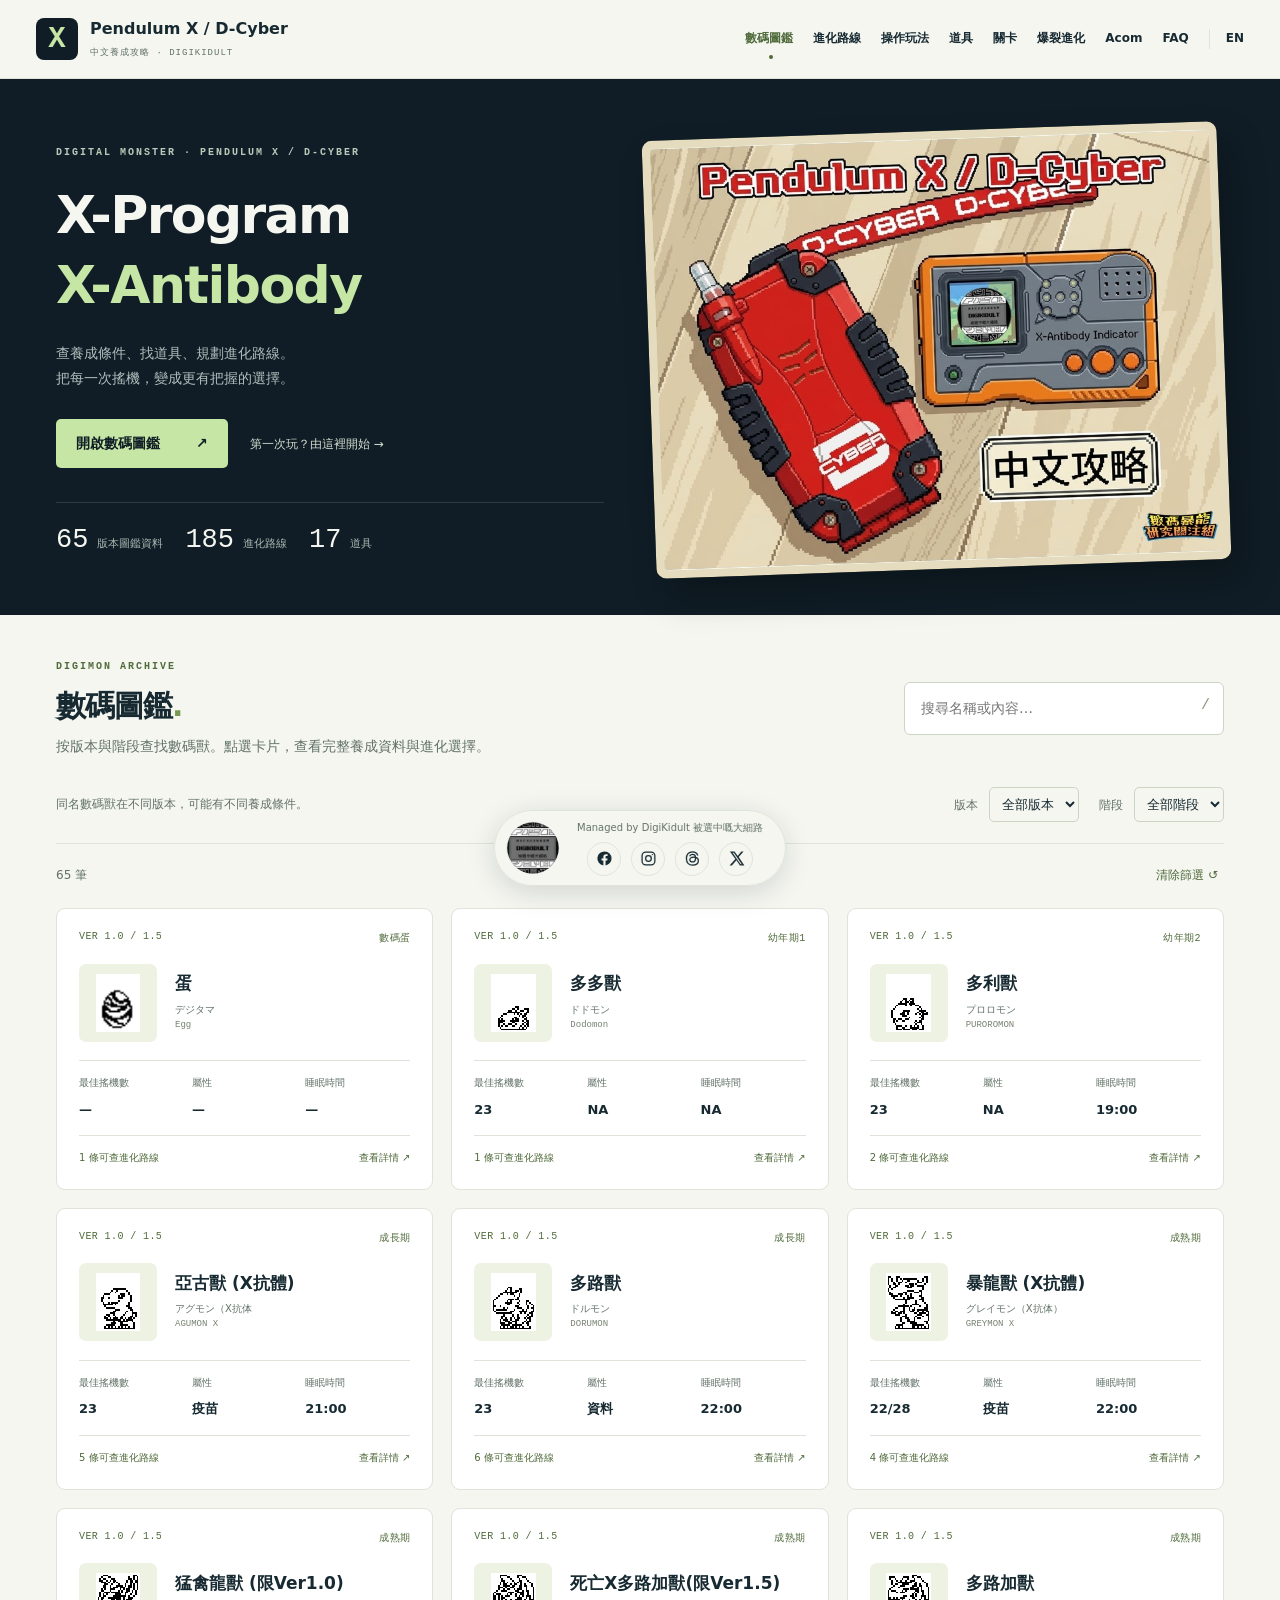
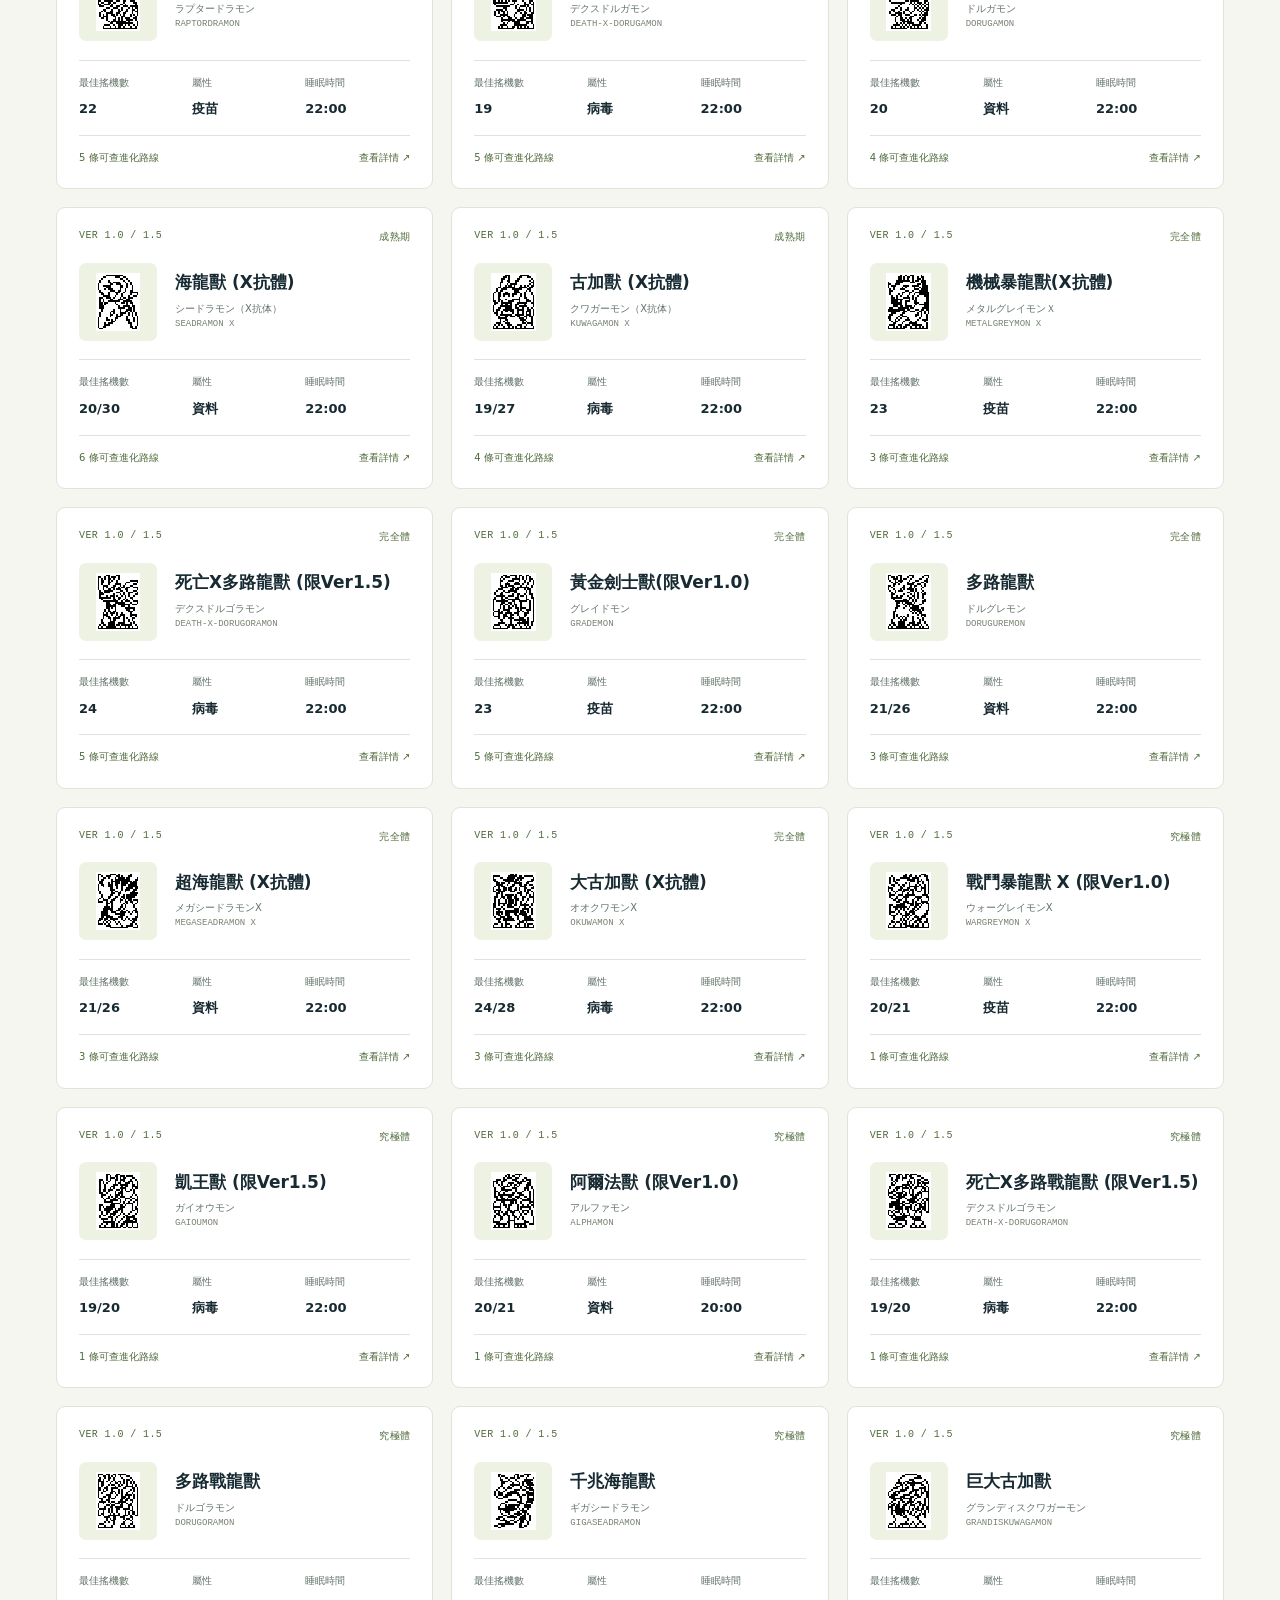
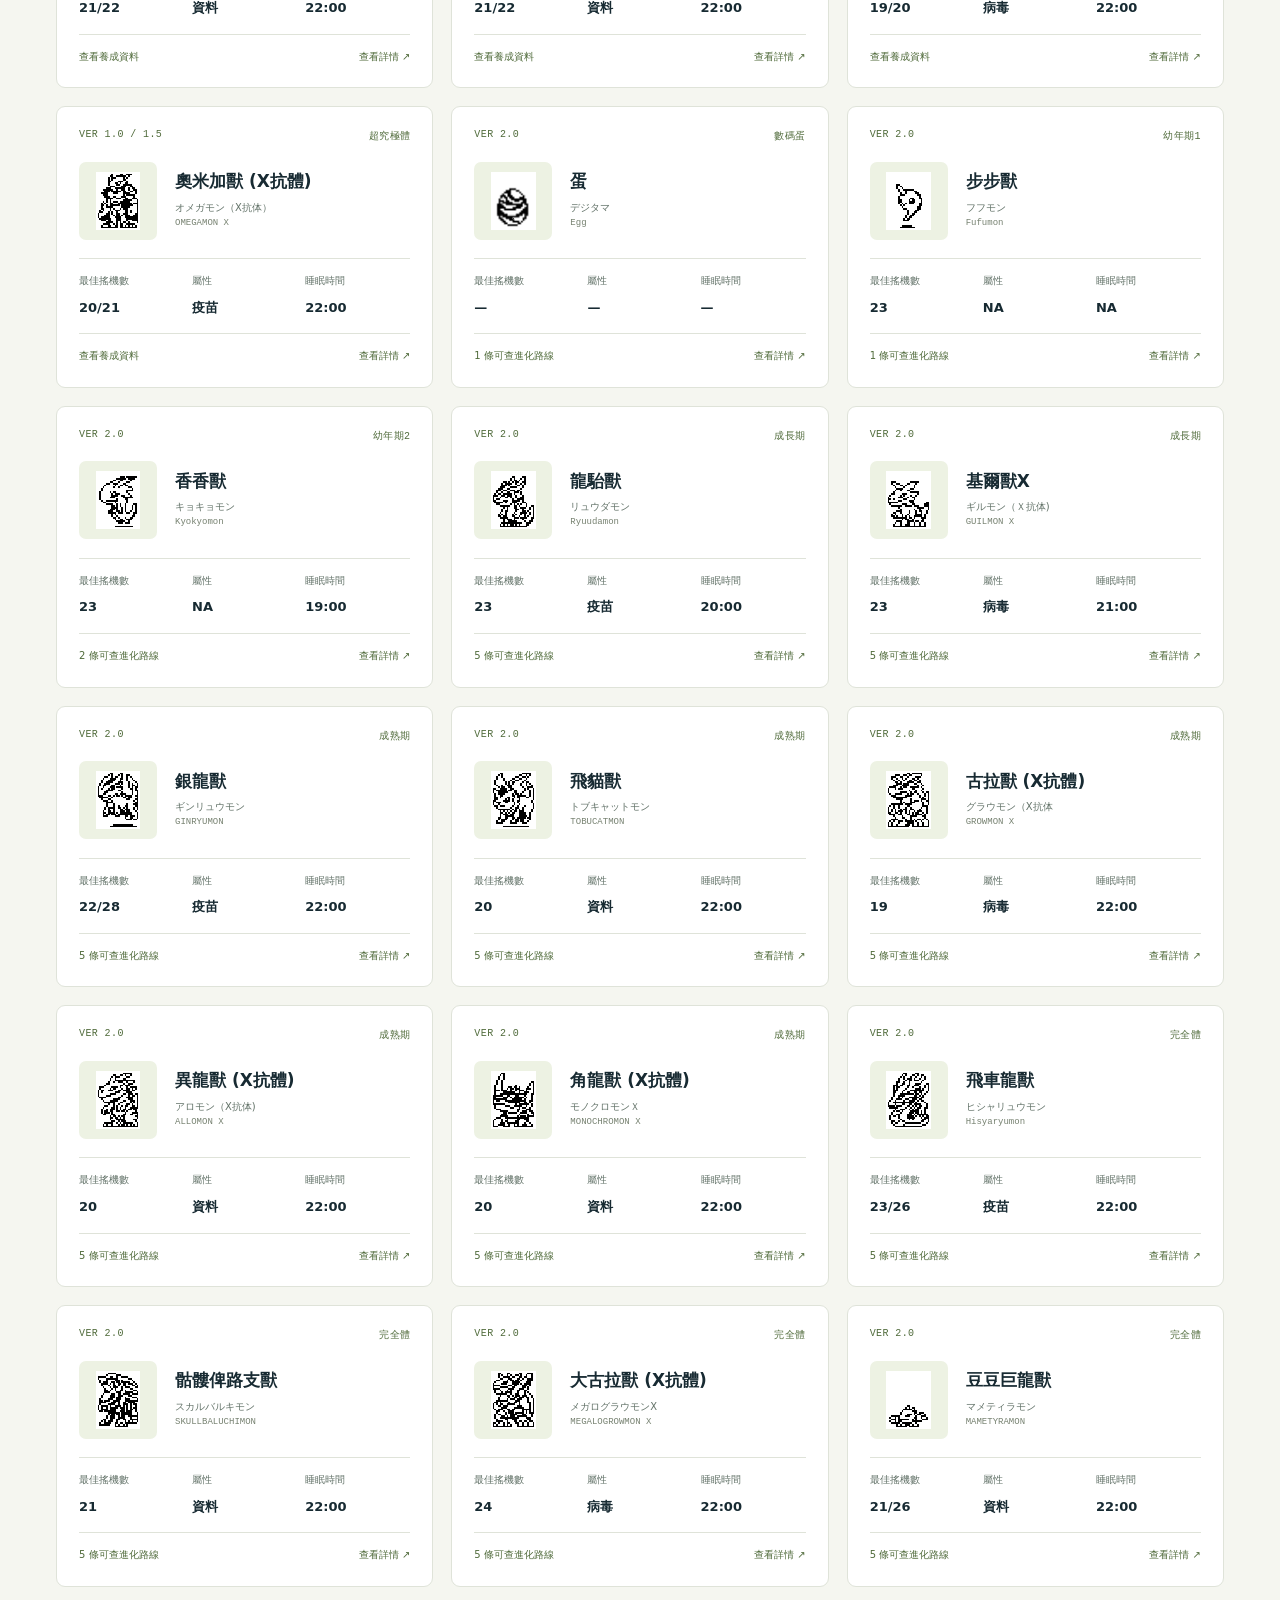
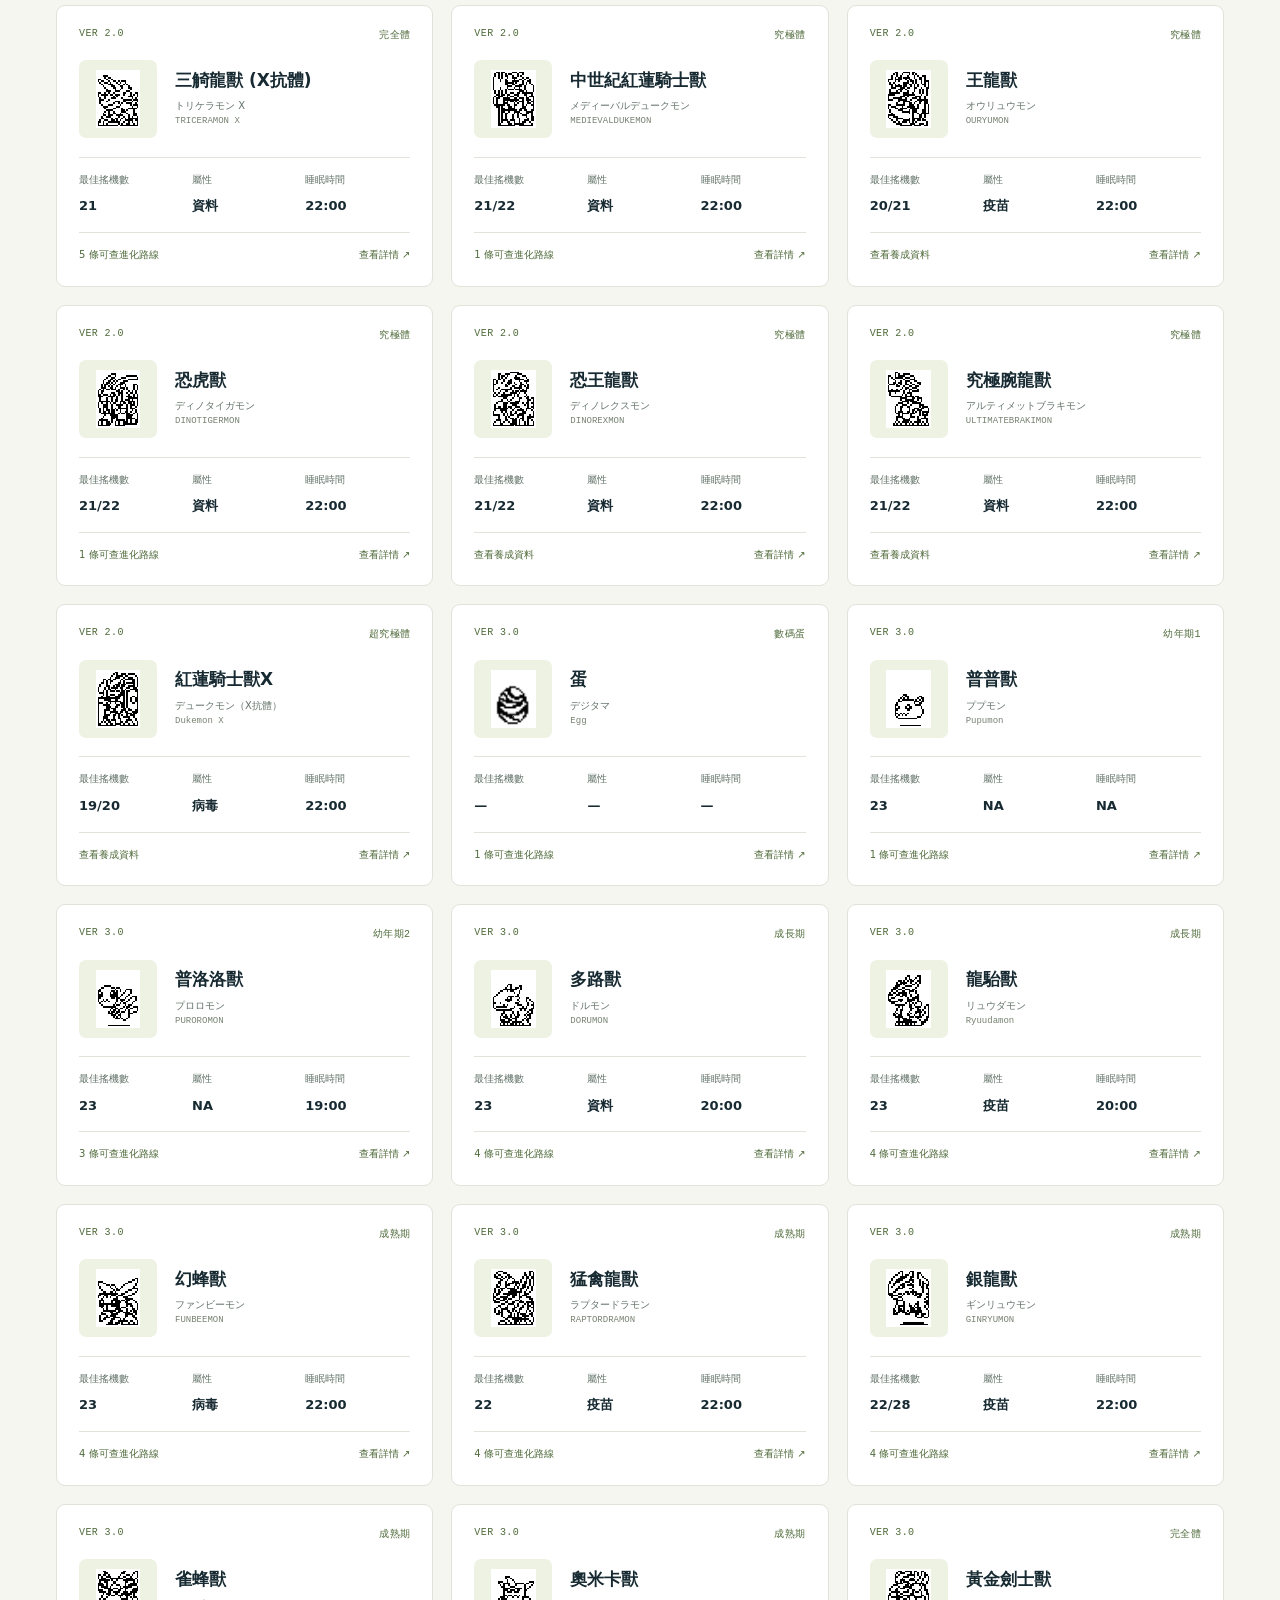
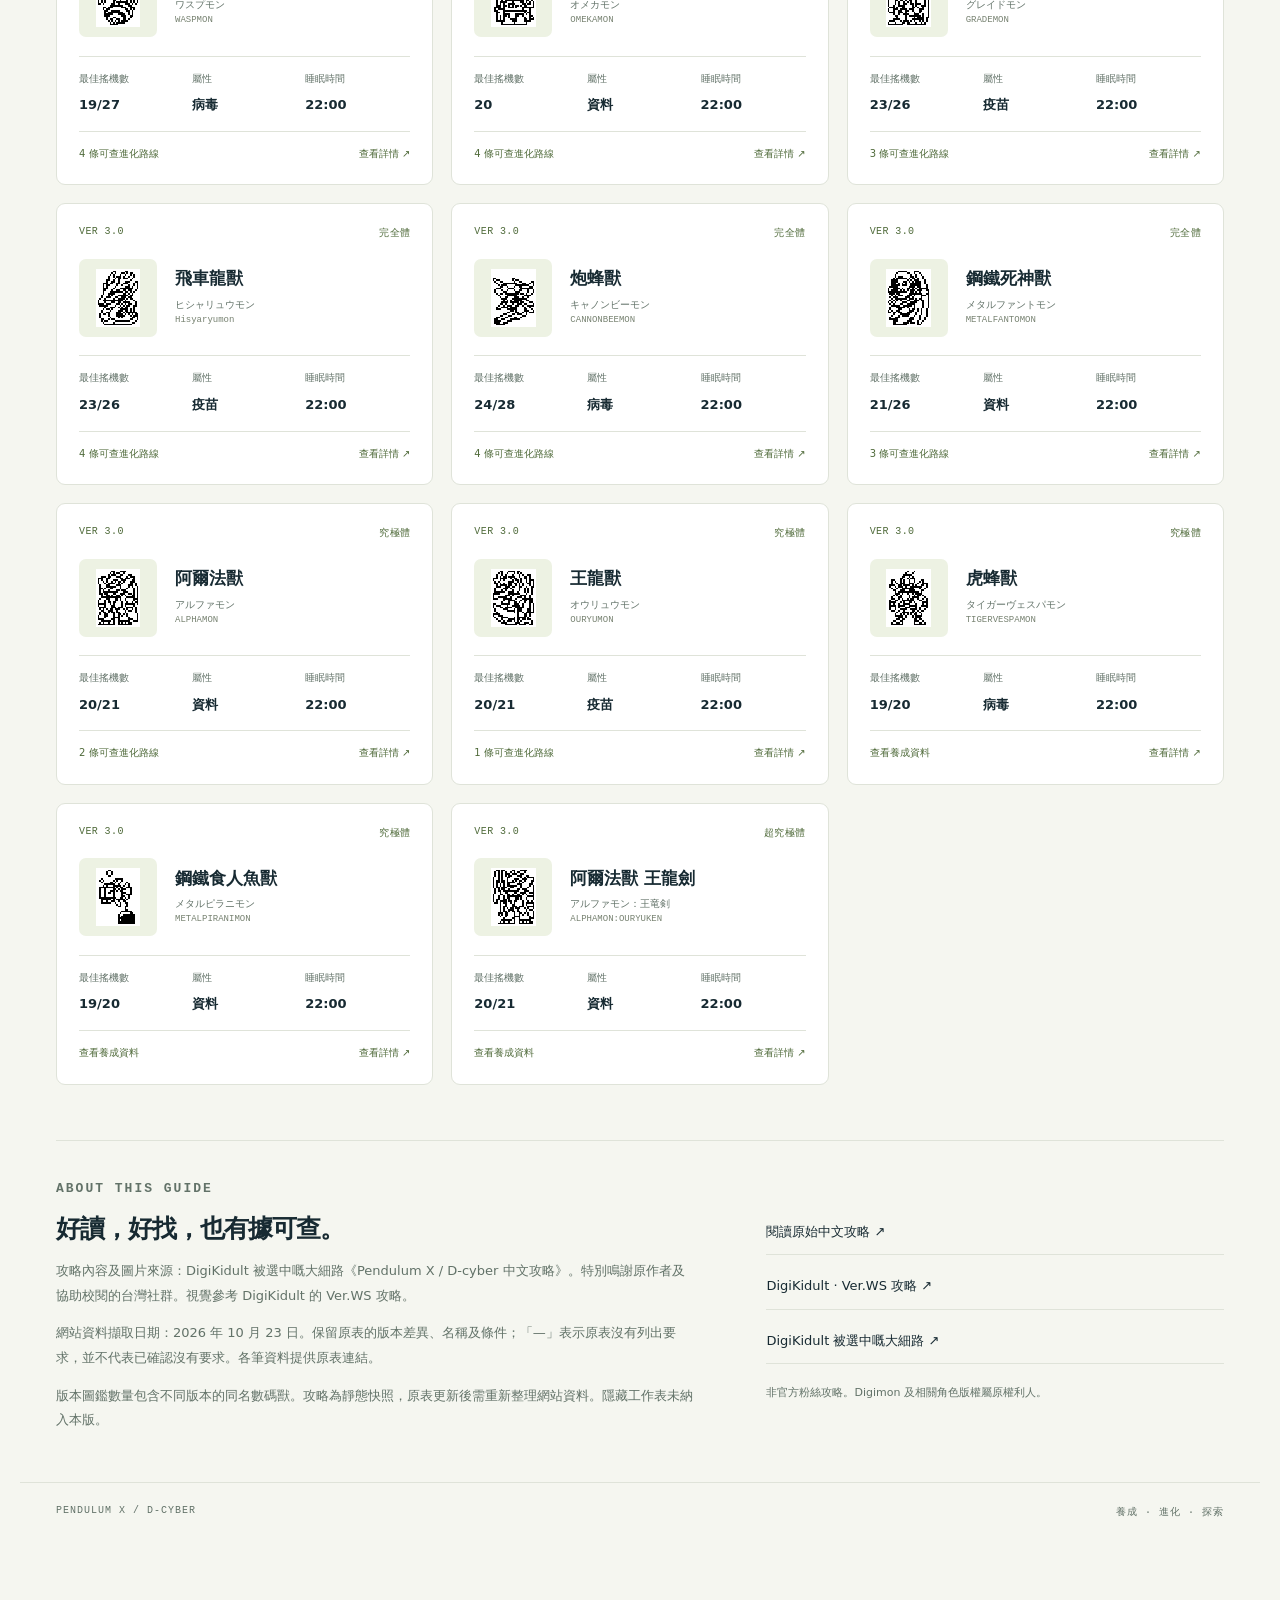
==== commit ab29ec31: "Add files via upload" ====
--- a/index.html
+++ b/index.html
@@ -1,5 +1,5 @@
-<!doctype html><html lang="zh-Hant"><head><meta charset="utf-8"><meta name="viewport" content="width=device-width,initial-scale=1"><meta name="theme-color" content="#101d26"><meta name="description" content="Pendulum X 與 D-Cyber 繁體中文攻略：數碼獸圖鑑、進化條件、養成玩法、道具、關卡掉落、爆裂進化及 Acom 代碼。"><title>Pendulum X / D-Cyber · 中文養成攻略</title><link rel="icon" href="icon.svg" type="image/svg+xml"><link rel="stylesheet" href="base.css"><link rel="stylesheet" href="style.css"><script defer src="data.js"></script><script defer src="app.js"></script></head><body>
-<a class="skip" href="#catalog">跳至攻略內容</a><header><div class="shell header"><a class="brand" href="#/dex"><span class="mark">X</span><span>Pendulum X / D-Cyber<small>中文養成攻略 · DIGIKIDULT</small></span></a><nav aria-label="主要導覽"><a href="#/dex" data-nav="dex">數碼圖鑑</a><a href="#/evolution" data-nav="evolution">進化路線</a><a href="#/play" data-nav="play">操作玩法</a><a href="#/items" data-nav="items">道具</a><a href="#/stages" data-nav="stages">關卡</a><a href="#/blast" data-nav="blast">爆裂進化</a><a href="#/codes" data-nav="codes">Acom</a><a href="#/faq" data-nav="faq">FAQ</a></nav></div></header>
+<!doctype html><html lang="zh-Hant"><head><meta charset="utf-8"><meta name="viewport" content="width=device-width,initial-scale=1"><meta name="theme-color" content="#101d26"><meta name="description" content="Pendulum X 與 D-Cyber 繁體中文攻略：數碼獸圖鑑、進化條件、養成玩法、道具、關卡掉落、爆裂進化及 Acom 代碼。"><title>Pendulum X / D-Cyber · 中文養成攻略</title><link rel="icon" href="icon.svg" type="image/svg+xml"><link rel="stylesheet" href="base.css"><link rel="stylesheet" href="style.css"><script defer src="data.js"></script><script defer src="app.js"></script><script defer src="language-switch.js"></script><link rel="alternate" hreflang="en" href="index_en.html"><link rel="alternate" hreflang="zh-Hant" href="index.html"></head><body>
+<a class="skip" href="#catalog">跳至攻略內容</a><header><div class="shell header"><a class="brand" href="#/dex"><span class="mark">X</span><span>Pendulum X / D-Cyber<small>中文養成攻略 · DIGIKIDULT</small></span></a><nav aria-label="主要導覽"><a href="#/dex" data-nav="dex">數碼圖鑑</a><a href="#/evolution" data-nav="evolution">進化路線</a><a href="#/play" data-nav="play">操作玩法</a><a href="#/items" data-nav="items">道具</a><a href="#/stages" data-nav="stages">關卡</a><a href="#/blast" data-nav="blast">爆裂進化</a><a href="#/codes" data-nav="codes">Acom</a><a href="#/faq" data-nav="faq">FAQ</a><a id="language-switch" class="language-switch" href="index_en.html" lang="en" aria-label="Switch to English">EN</a></nav></div></header>
 <section class="hero" id="hero"><div class="shell hero-inner"><div><p class="eyebrow">DIGITAL MONSTER · PENDULUM X / D-CYBER</p><h1>X-Program<br><span>X-Antibody</span></h1><p class="intro">查養成條件、找道具、規劃進化路線。<br>把每一次搖機，變成更有把握的選擇。</p><a class="primary" href="#catalog">開啟數碼圖鑑 <span>↗</span></a><a class="hero-secondary" href="#/play">第一次玩？由這裡開始 →</a><div class="stats"><div><b id="mon-count">65</b><span>版本圖鑑資料</span></div><div><b id="route-count">185</b><span>進化路線</span></div><div><b>17</b><span>道具</span></div></div></div><figure class="key-visual"><img src="assets/key-visual.png" alt="Pendulum X 與 D-Cyber 中文攻略主視覺：紅色 D-Cyber 與橙色 Pendulum X 暴龍機" width="948" height="716"></figure></div></section>
 <main class="shell"><section id="catalog"><div class="section-heading"><div><p class="eyebrow" id="kicker">DIGIMON ARCHIVE</p><h2 id="heading">數碼圖鑑<span>.</span></h2><p id="description">選擇版本與成長階段，找到你的下一位夥伴。</p></div><label class="search"><span class="sr-only">搜尋目前攻略分類</span><input id="search" type="search" placeholder="搜尋名稱或內容…" autocomplete="off"><kbd>/</kbd></label></div><div id="filters" class="toolbar"></div><div class="results-bar"><p id="count" role="status" aria-live="polite"></p><button id="reset" class="text-button">清除篩選 ↺</button></div><div id="view"></div><div id="empty" hidden><h3>找不到符合的資料</h3><p>試試其他名稱、版本，或清除篩選。</p></div></section>
 <section class="about" id="sources"><div><p class="eyebrow">ABOUT THIS GUIDE</p><h2>好讀，好找，也有據可查。</h2><p>攻略內容及圖片來源：DigiKidult 被選中嘅大細路《Pendulum X / D-cyber 中文攻略》。特別鳴謝原作者及協助校閱的台灣社群。視覺參考 DigiKidult 的 Ver.WS 攻略。</p><p>網站資料擷取日期：2026 年 10 月 23 日。保留原表的版本差異、名稱及條件；「—」表示原表沒有列出要求，並不代表已確認沒有要求。各筆資料提供原表連結。</p><p>版本圖鑑數量包含不同版本的同名數碼獸。攻略為靜態快照，原表更新後需重新整理網站資料。隱藏工作表未納入本版。</p></div><div class="source-links"><a href="https://docs.google.com/spreadsheets/d/1ZIi86TmiiuklyCQPPm7tKIGlHsTN4kSi0gG0JSve-PY/edit" target="_blank" rel="noopener">閱讀原始中文攻略 ↗</a><a href="https://digikidult.github.io/Digimon-VER-WS/" target="_blank" rel="noopener">DigiKidult · Ver.WS 攻略 ↗</a><a href="https://www.facebook.com/DigiKidult/" target="_blank" rel="noopener">DigiKidult 被選中嘅大細路 ↗</a><span>非官方粉絲攻略。Digimon 及相關角色版權屬原權利人。</span></div></section></main>
--- a/style.css
+++ b/style.css
@@ -5,3 +5,4 @@
 /* Floating DigiKidult social bar, matching the reference guide. */
 body{padding-bottom:110px}.bottom-social-banner{position:fixed;z-index:25;bottom:calc(14px + env(safe-area-inset-bottom,0px));left:50%;transform:translateX(-50%);display:flex;align-items:center;justify-content:center;gap:16px;padding:9px 22px 9px 10px;max-width:calc(100vw - 24px);border:1px solid var(--line);border-radius:48px;background:rgba(245,246,240,.97);box-shadow:0 6px 28px #101d2626;backdrop-filter:blur(14px)}.bottom-social-banner .digikidult-logo{display:block;width:56px;height:56px;object-fit:cover;object-position:center;clip-path:circle(46% at 50% 50%);border-radius:50%;flex-shrink:0}.social-credit-group{display:flex;flex-direction:column;align-items:center;gap:7px;min-width:0}.social-credit{margin:0;font-size:10px;line-height:1.4;white-space:nowrap;color:var(--muted)}.social-links{display:flex;justify-content:center;align-items:center;gap:10px}.social-links a{display:grid;place-items:center;width:34px;height:34px;border:1px solid var(--line);border-radius:50%;color:var(--ink);transition:background .15s,color .15s}.social-links a:hover{background:var(--dark);color:var(--accent)}.social-links svg{display:block;width:17px;height:17px}#toast{bottom:115px}@media(max-width:700px){body{padding-bottom:105px}.bottom-social-banner{gap:10px;padding:8px 15px 8px 8px;bottom:calc(10px + env(safe-area-inset-bottom,0px))}.bottom-social-banner .digikidult-logo{width:46px;height:46px}.social-credit{font-size:9px}.social-links{gap:9px}.social-links a{width:30px;height:30px}.social-links svg{width:15px;height:15px}}@media(max-width:350px){.social-credit{font-size:8px}.bottom-social-banner{gap:8px;padding-right:12px}.bottom-social-banner .digikidult-logo{width:40px;height:40px}}
 .article-body img[src$="controls.png"]{display:block;width:100%;height:auto;max-height:none;margin:12px 0 28px;background:white;border:1px solid var(--line);border-radius:6px}
+.language-switch{border-left:1px solid var(--line);padding-left:16px;font-weight:800;color:var(--ink)}html[lang="en"] .header{flex-wrap:wrap}html[lang="en"] .header nav{width:100%;justify-content:space-between;gap:18px}html[lang="en"] .hero-secondary{display:block;margin:18px 0 0}html[lang="en"] .stats{flex-wrap:wrap}html[lang="en"] .monster-main h3{font-size:15px;overflow-wrap:anywhere}html[lang="en"] .mini-facts{grid-template-columns:1.1fr 1fr 1fr}html[lang="en"] .monster-bottom{gap:10px;flex-wrap:wrap}html[lang="en"] .filter-tip{max-width:520px}html[lang="en"] .facts>div{grid-template-columns:115px 1fr}html[lang="en"] .article summary{line-height:1.5}@media(max-width:700px){html[lang="en"] .header nav{justify-content:flex-start;gap:22px}html[lang="en"] .selects{justify-content:flex-start;gap:18px}html[lang="en"] .stats{gap:15px}html[lang="en"] .stats span{font-size:9px}html[lang="en"] .detail-routes .facts>div{grid-template-columns:100px 1fr}}
